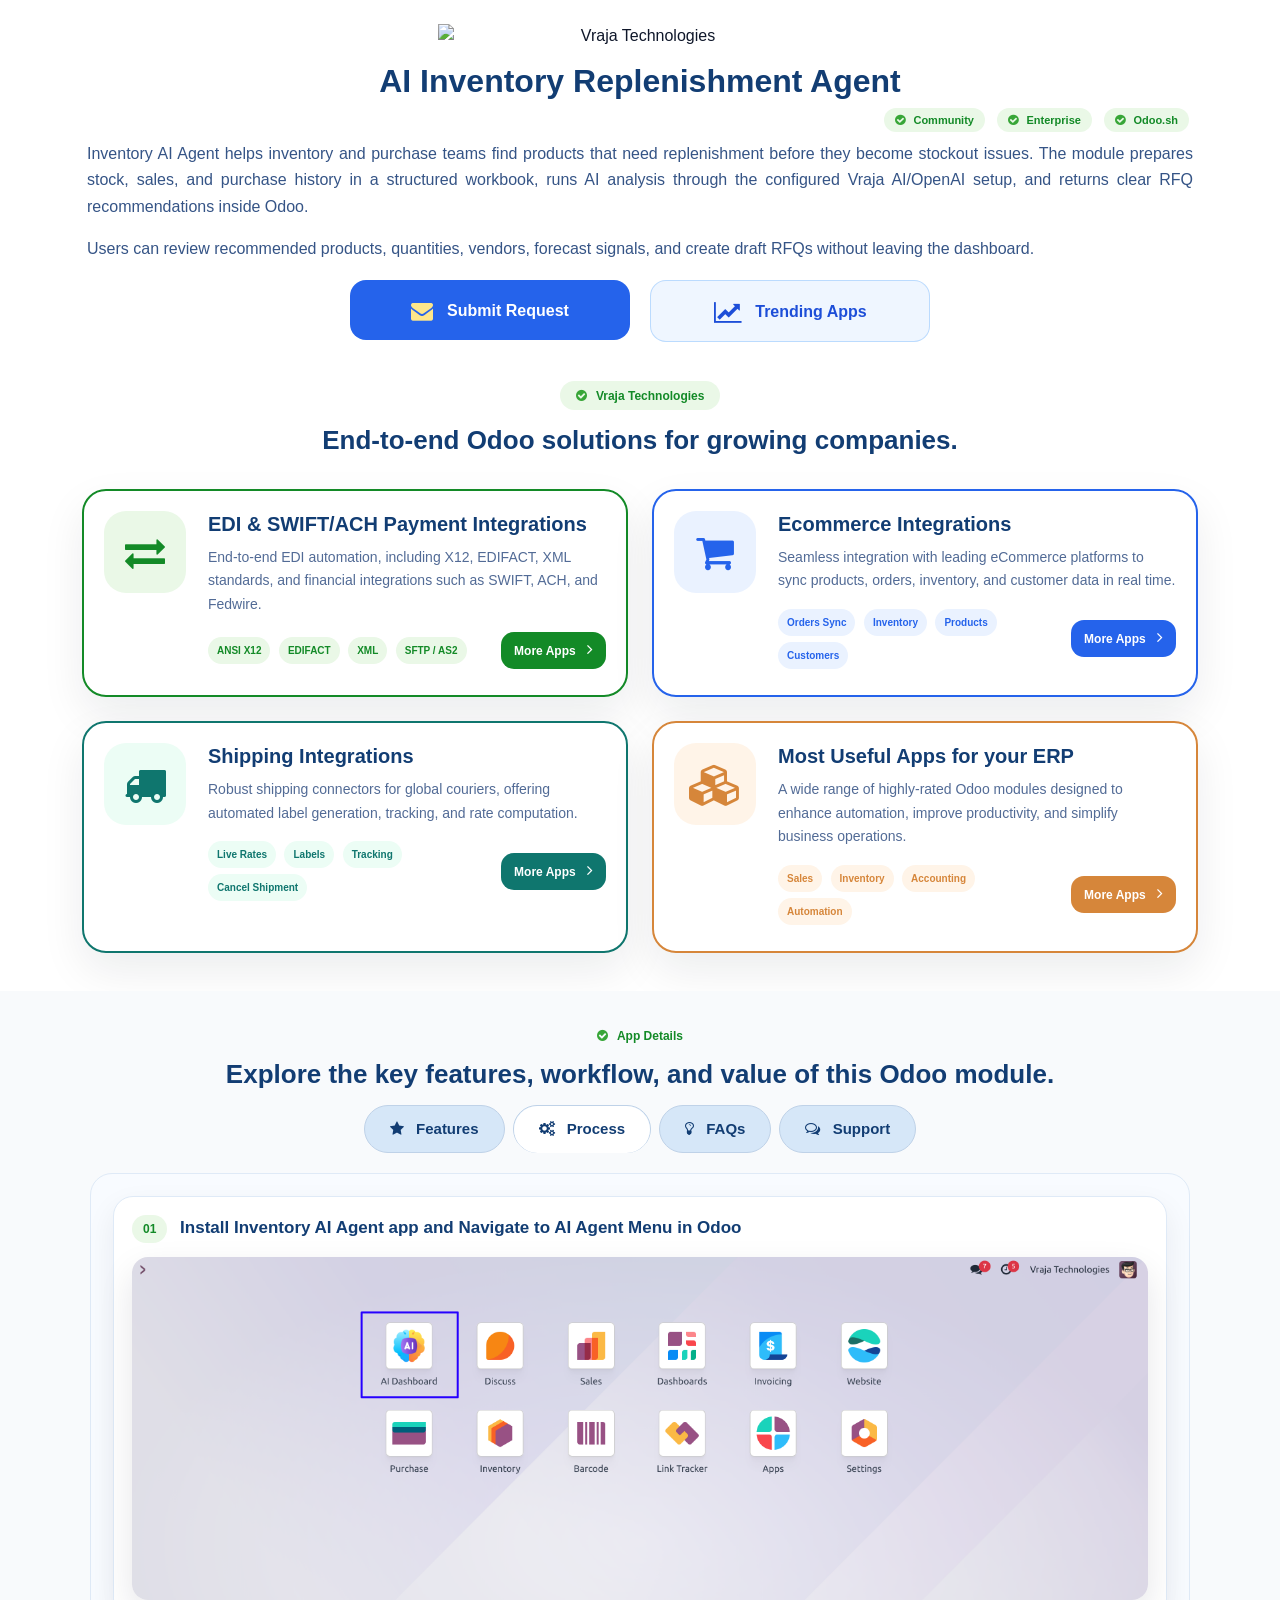
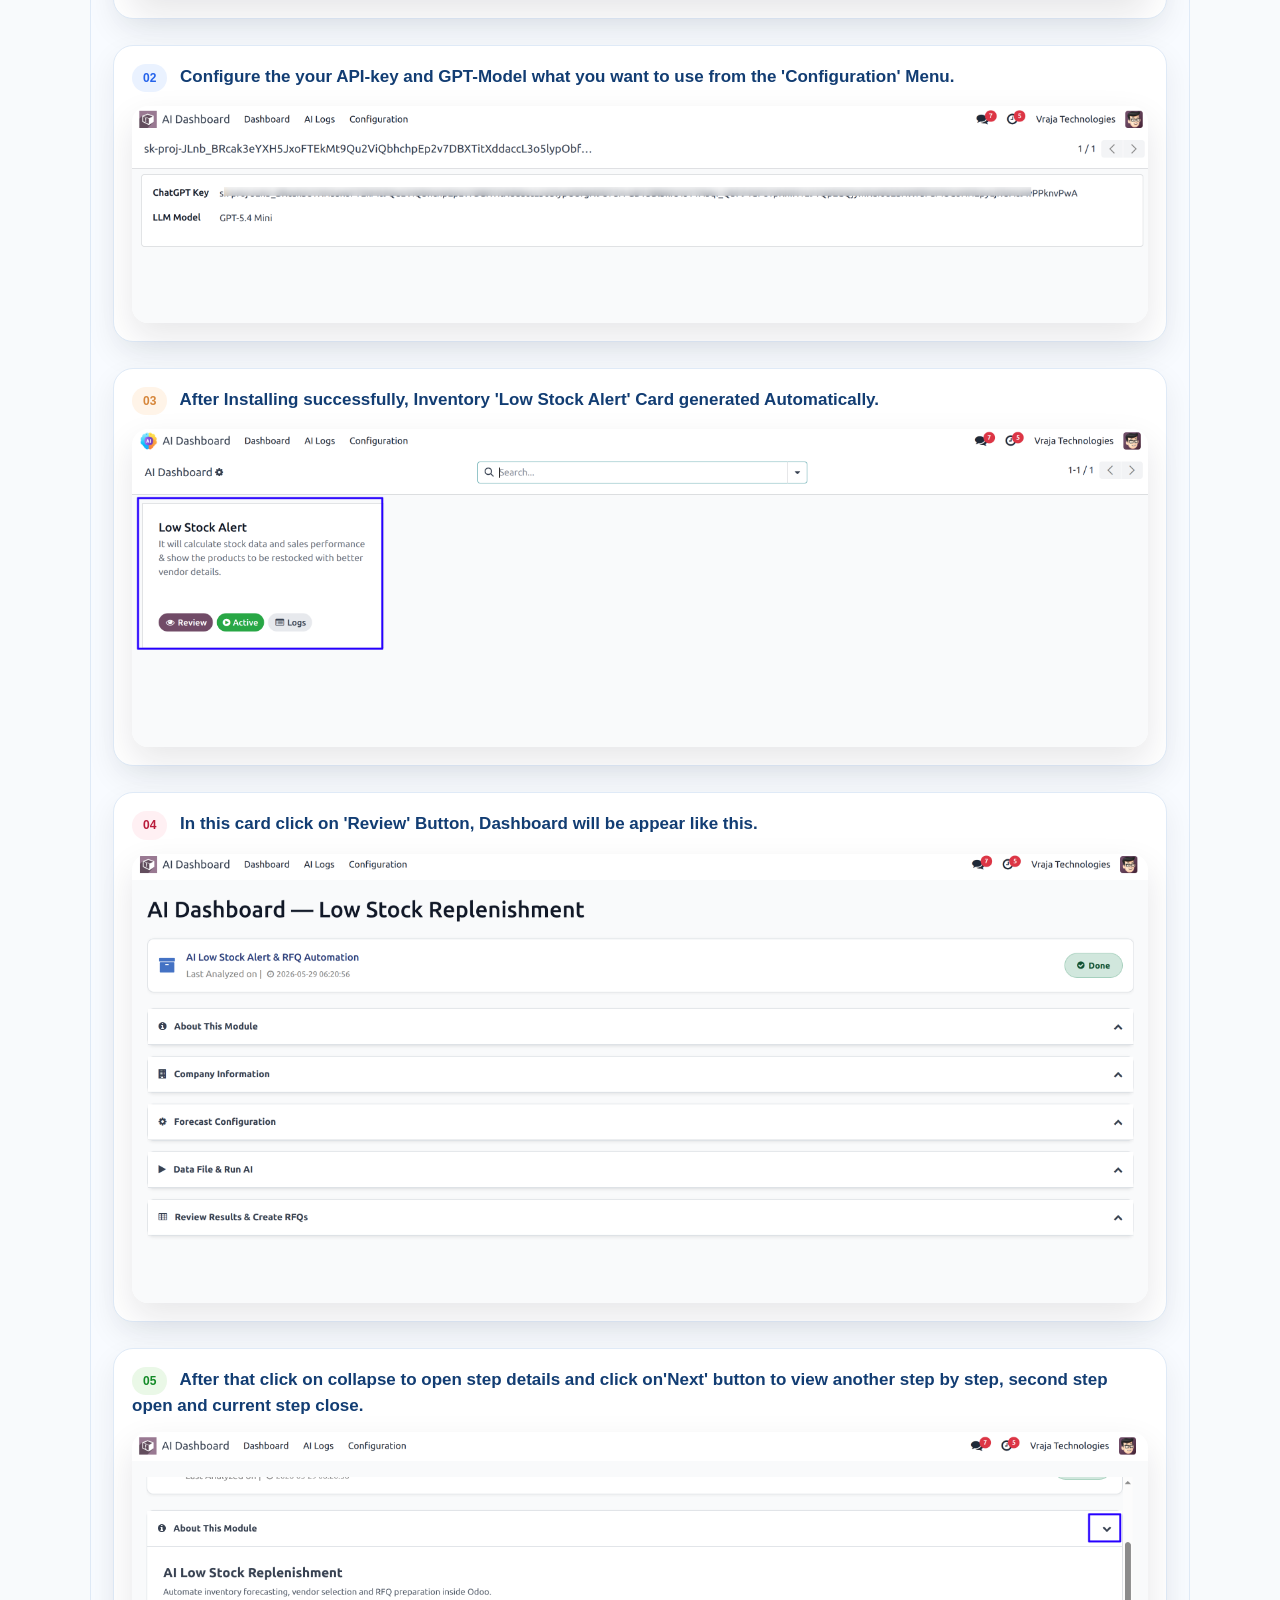
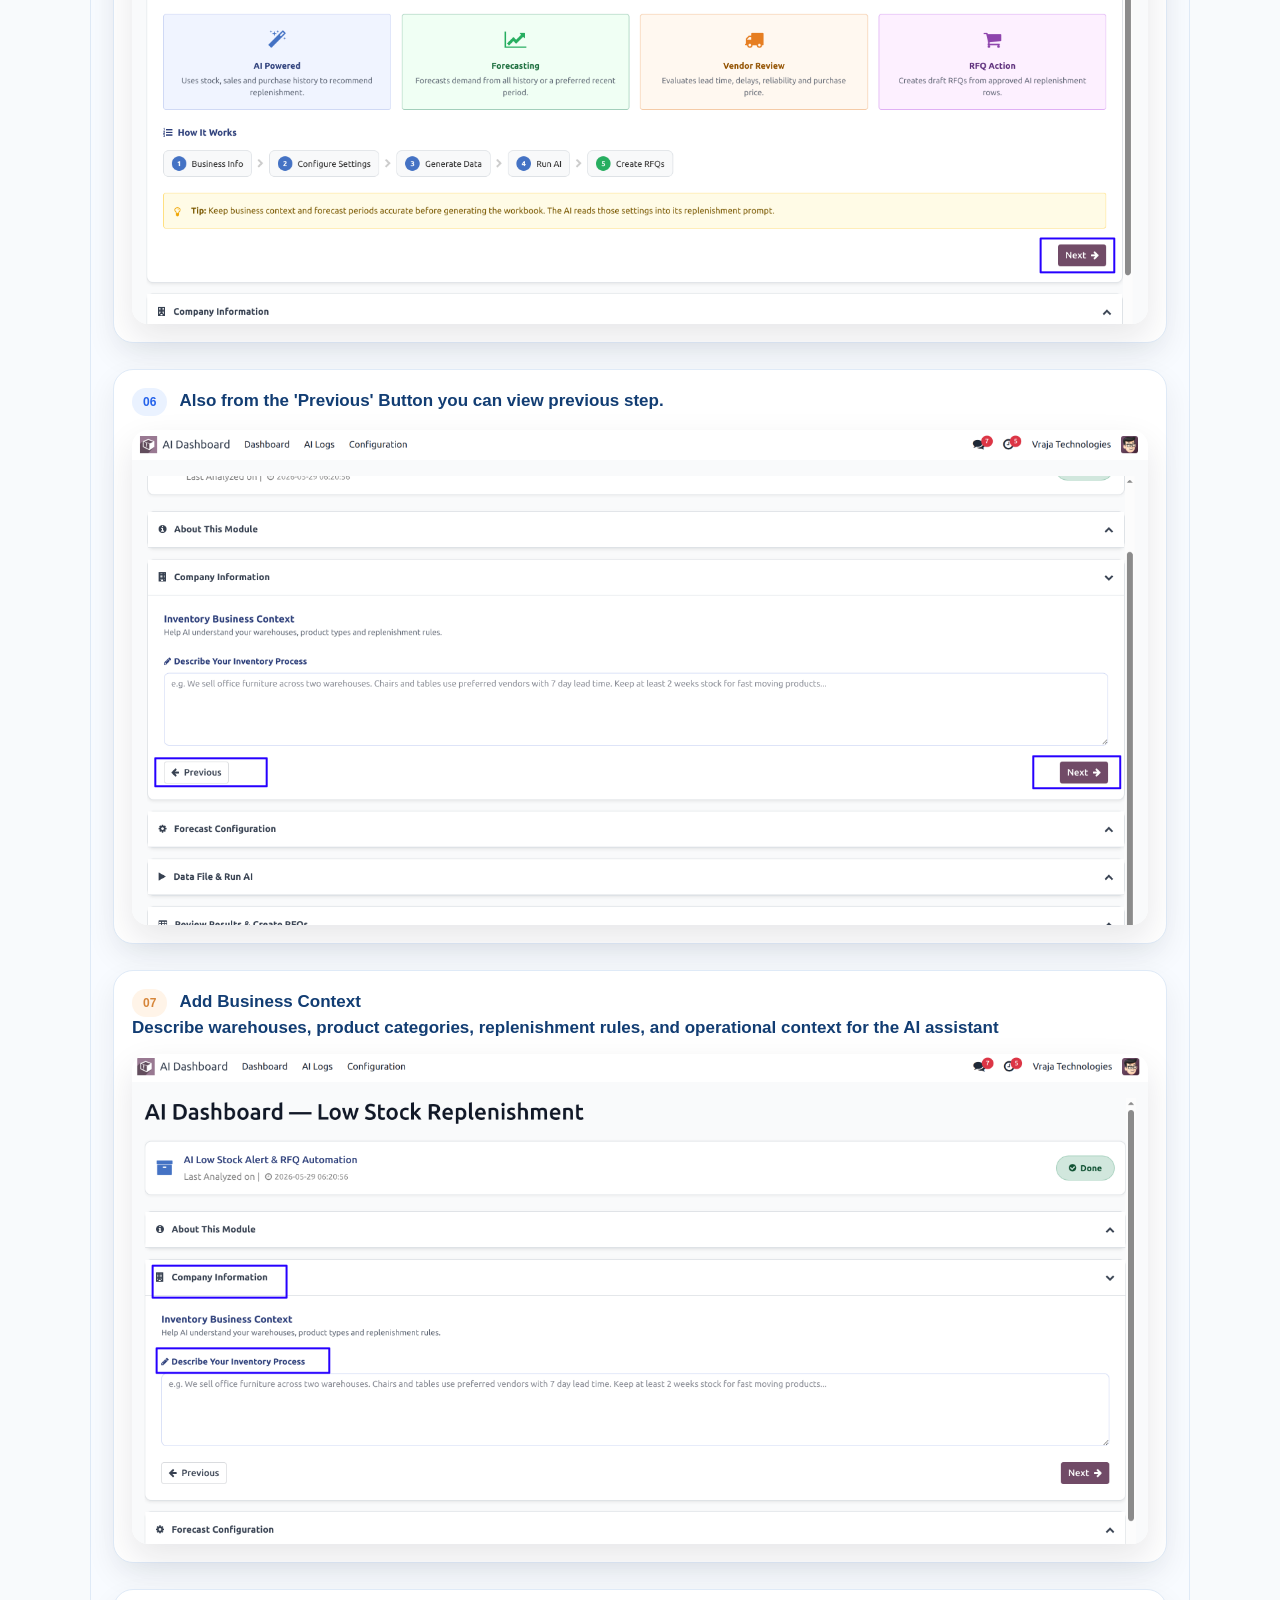
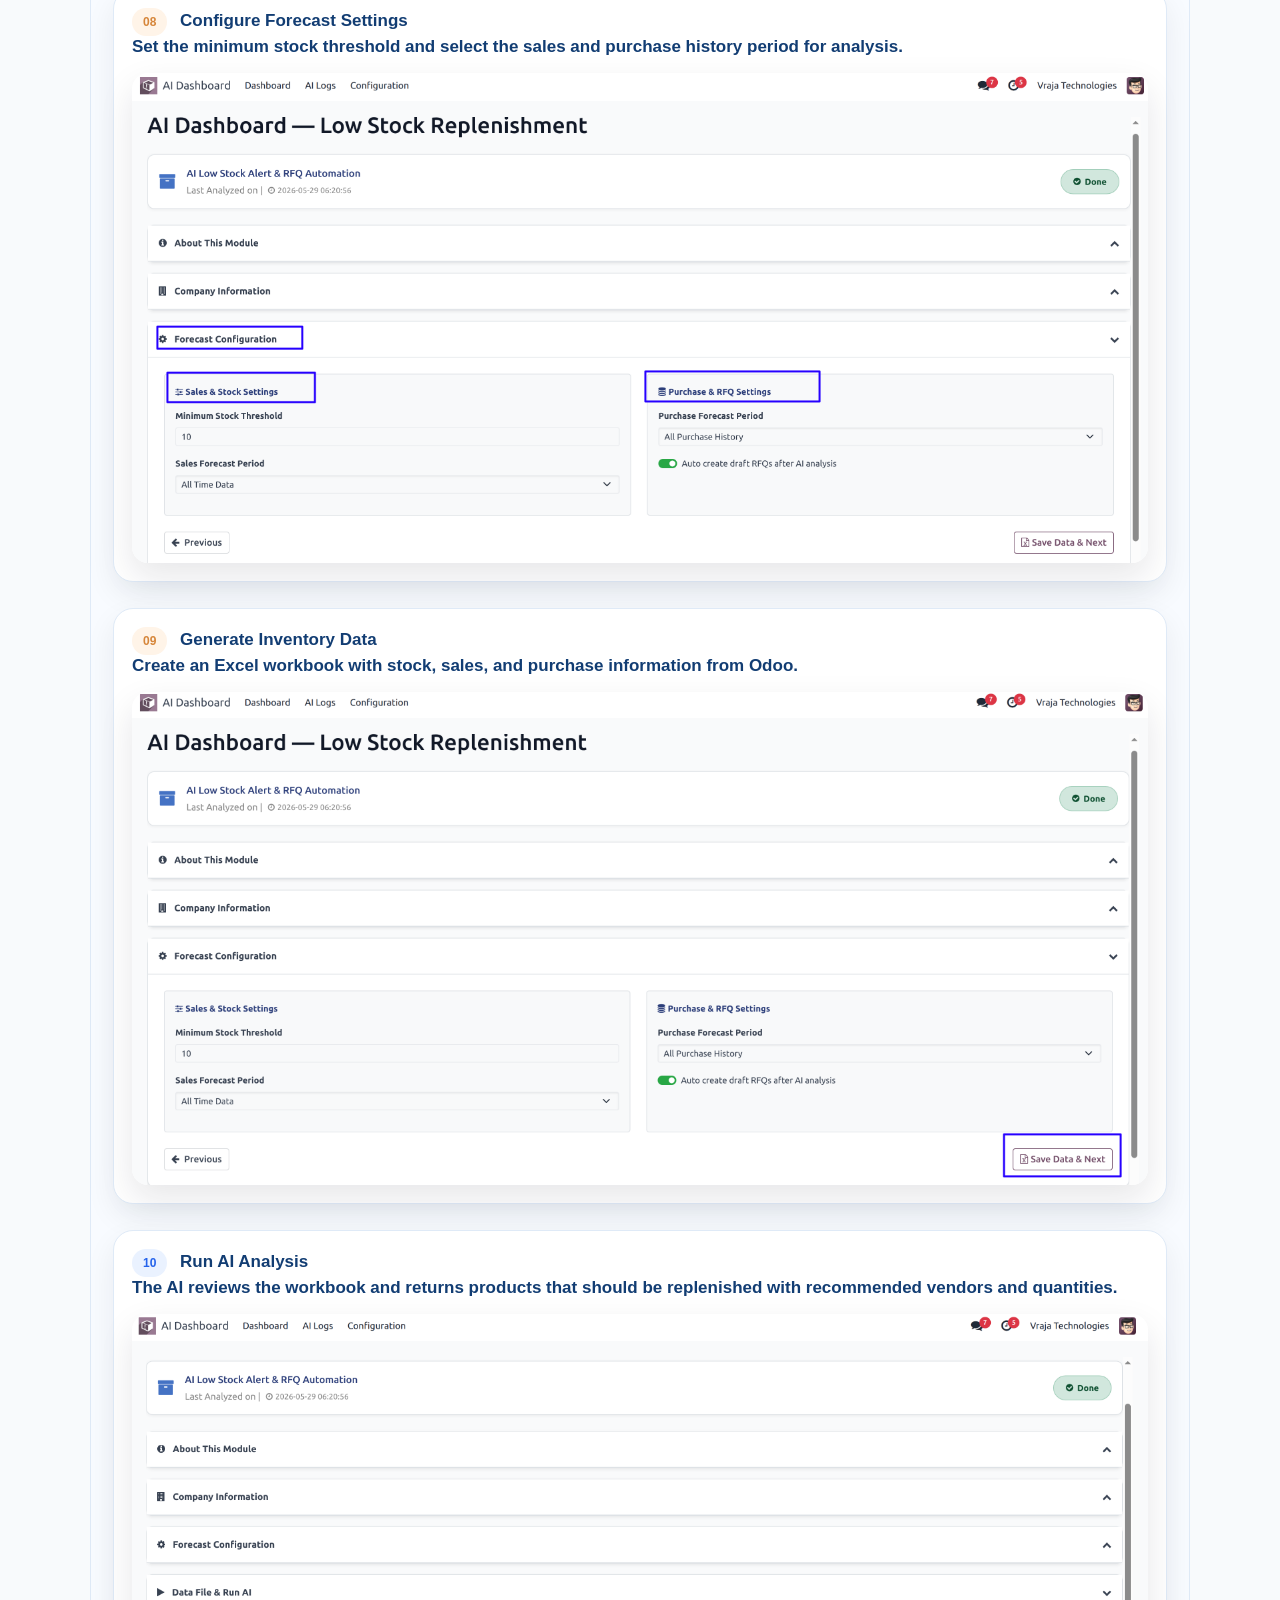
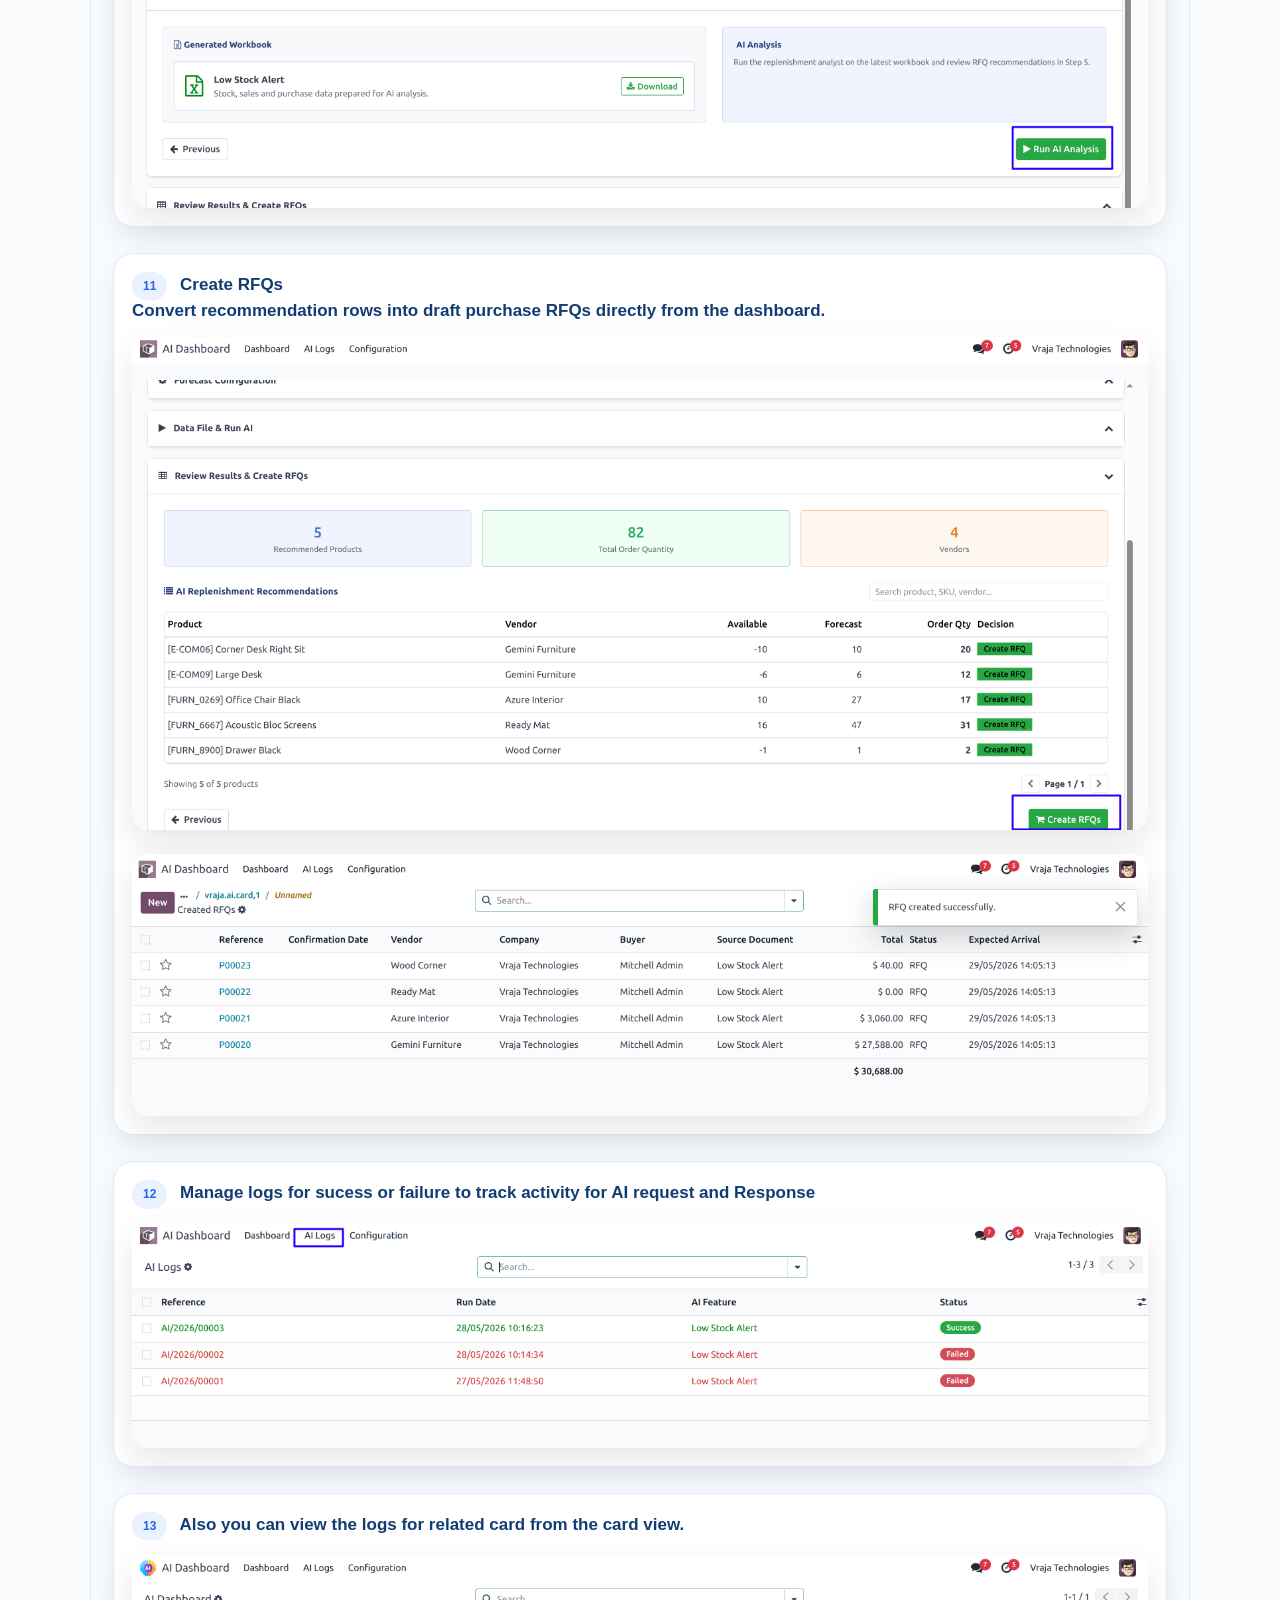
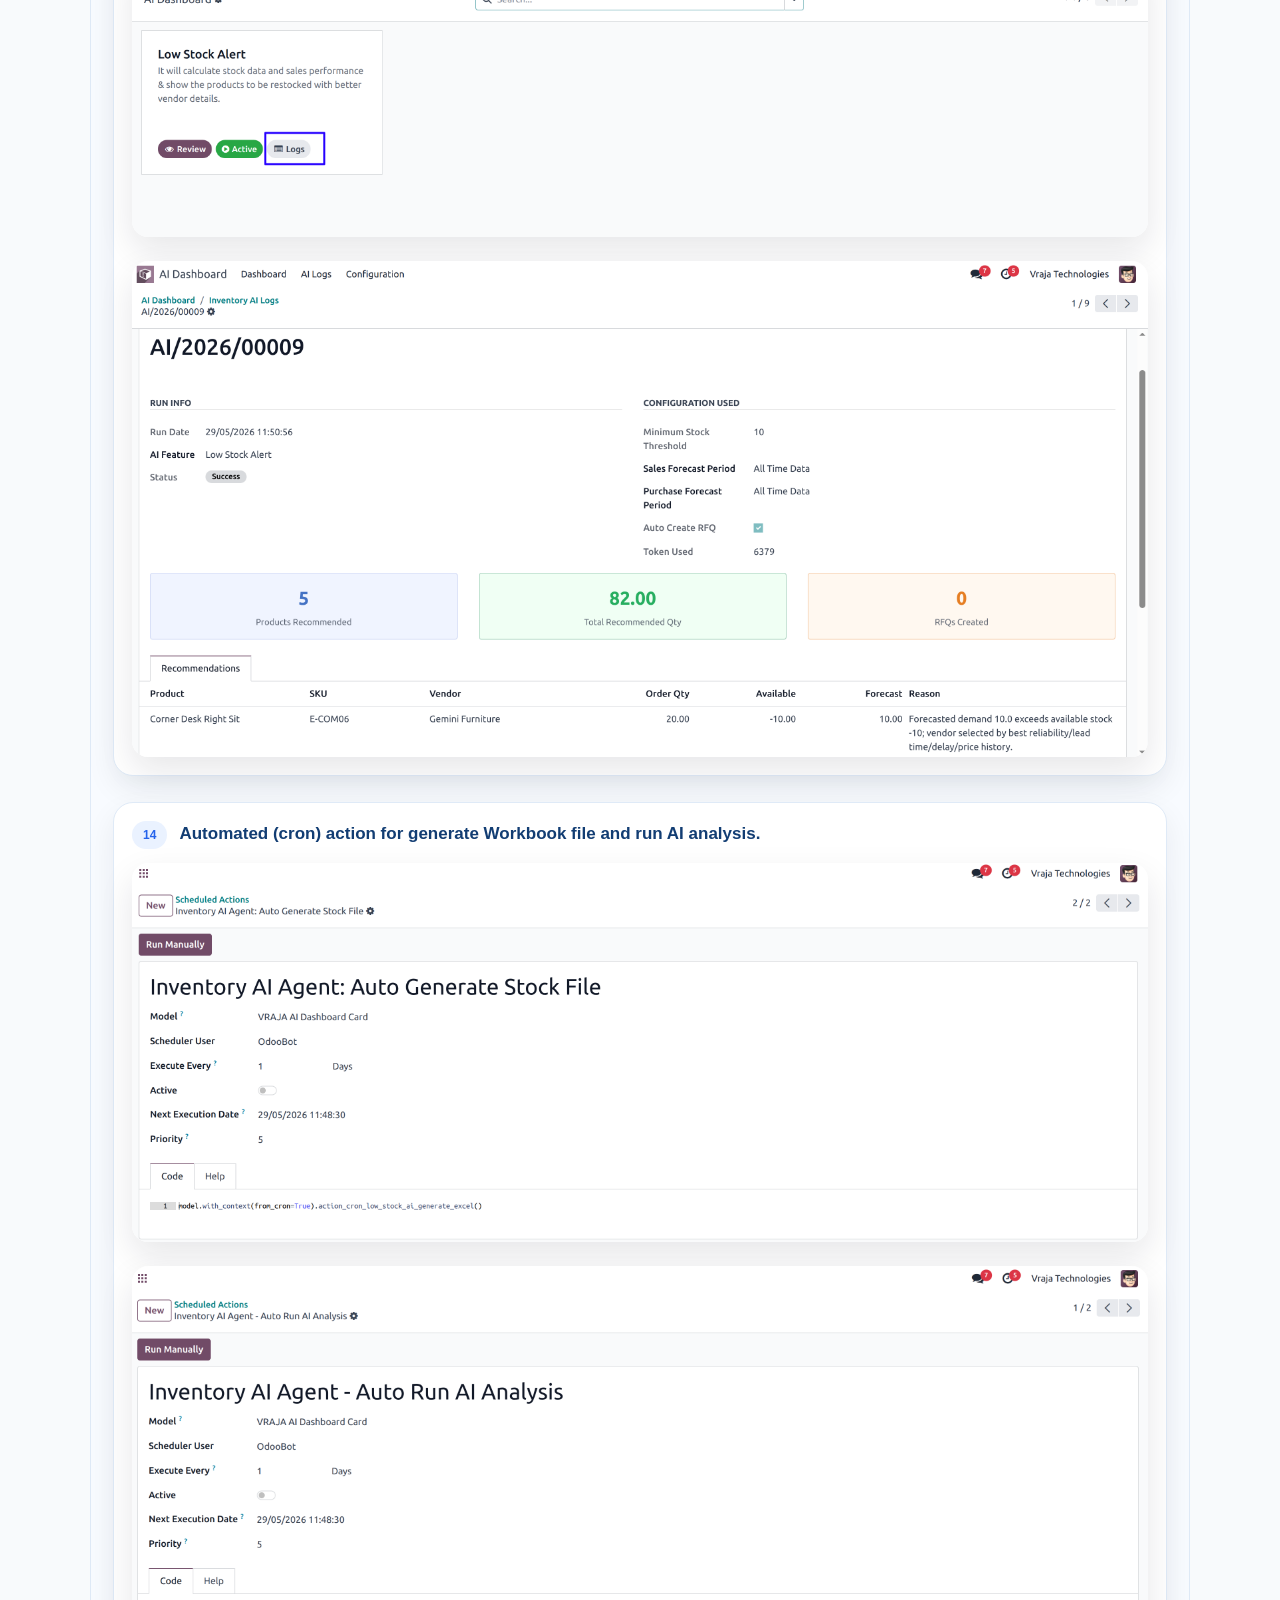
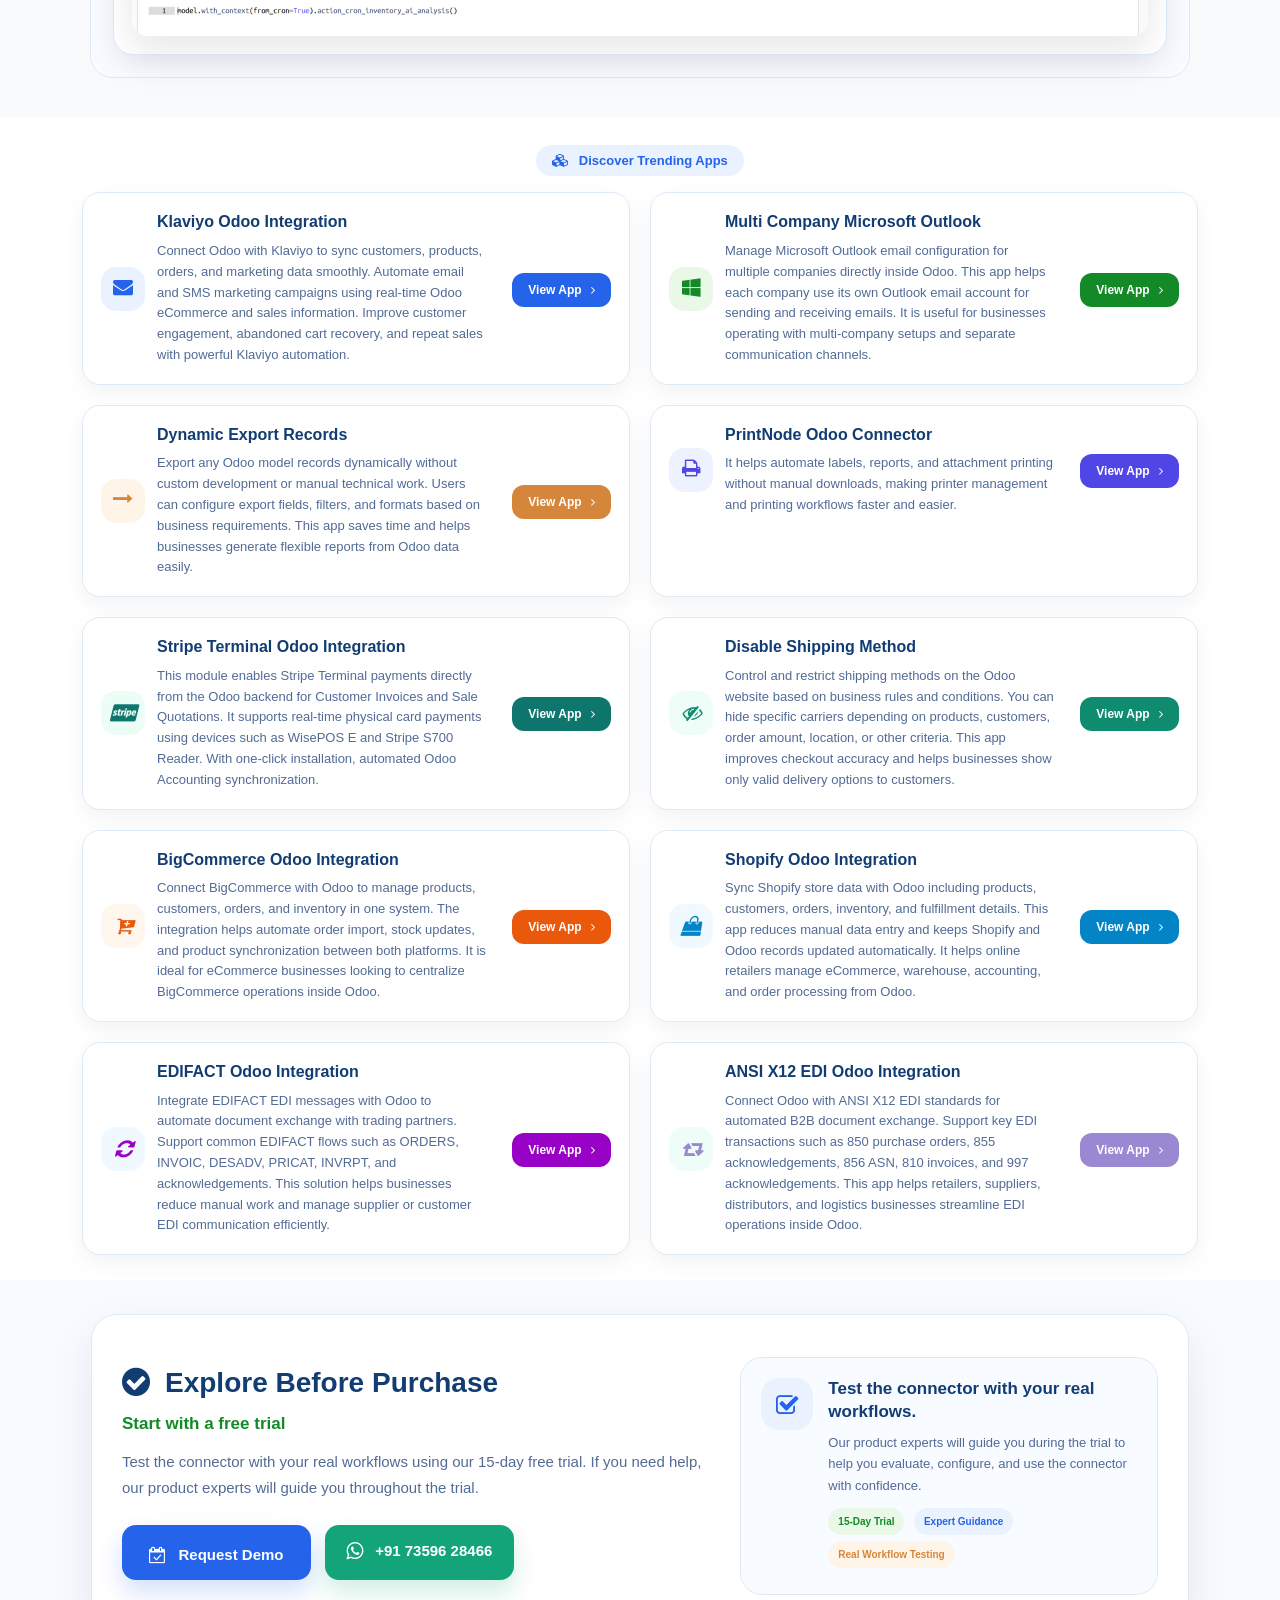
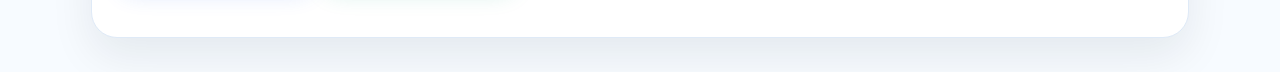
==== AI - Inventory Agent/18/inventory_ai_agent_vts/static/description/index.html @ a7b629fc "[ADD] All AI Modules" ====
<!doctype html>
<html lang="en">

<head>
    <meta charset="utf-8">
    <meta name="viewport" content="width=device-width, initial-scale=1">
    <title>AI Inventory Replenishment Agent | Forecast, Vendor & RFQ Intelligence</title>
    <link href="https://cdn.jsdelivr.net/npm/bootstrap@5.0.2/dist/css/bootstrap.min.css" rel="stylesheet">
    <link rel="stylesheet" href="https://cdnjs.cloudflare.com/ajax/libs/font-awesome/4.7.0/css/font-awesome.min.css">
</head>

<body style="margin:0; padding:0;">
   <!-- Hero section start -->
    <section class="oe_container"
        style="color:#0f172a; font-family:Arial, 'Segoe UI', Roboto, Helvetica, sans-serif; line-height:1.5; overflow:hidden; box-sizing:border-box; padding:18px 0 0px;">
        <div class="container" style="box-sizing:border-box; margin:0 auto;">
            <div style="overflow:hidden; padding:5px; position:relative; box-sizing:border-box; border-radius:0;">

                <div
                    style="position:relative; z-index:2; margin:0 auto 0px auto; text-align:center; box-sizing:border-box; max-width:430px;">
                    <img src="https://vrajatechnologies.com/wp-content/uploads/2026/06/logo-combine.png"
                        class="img-fluid" alt="Vraja Technologies"
                        style="display:inline-block; height:auto; max-height:60px; max-width:405px; width:100%; object-fit:contain; box-sizing:border-box;">
                </div>

                <div style="position:relative; z-index:2; text-align:center; box-sizing:border-box;">
                    <h1
                        style="background:none; color:#123d73; font-size:clamp(22px, 4vw, 32px); font-weight:900; letter-spacing:0; line-height:1.22; margin:14px auto 3px auto; box-sizing:border-box; font-family:sans-serif !important; max-width:680px; overflow-wrap:break-word;">
                        AI Inventory Replenishment Agent
                    </h1>

                    <div style="margin:0 auto 5px auto; text-align:end; box-sizing:border-box;">
                        <span
                            style="display:inline-block; background-color:#eaf8e7; border:0; border-radius:999px; color:#138a27; font-size:11px; font-weight:700; min-height:22px; padding:6px 11px; margin:4px; box-sizing:border-box; white-space:nowrap; line-height:1;">
                            <i class="fa fa-check-circle"
                                style="font-family:FontAwesome !important; font-size:12px; color:#38a638; margin-right:5px; line-height:1;"></i>
                            Community
                        </span>

                        <span
                            style="display:inline-block; background-color:#eaf8e7; border:0; border-radius:999px; color:#138a27; font-size:11px; font-weight:700; min-height:22px; padding:6px 11px; margin:4px; box-sizing:border-box; white-space:nowrap; line-height:1;">
                            <i class="fa fa-check-circle"
                                style="font-family:FontAwesome !important; font-size:12px; color:#38a638; margin-right:5px; line-height:1;"></i>
                            Enterprise
                        </span>

                        <span
                            style="display:inline-block; background-color:#eaf8e7; border:0; border-radius:999px; color:#138a27; font-size:11px; font-weight:700; min-height:22px; padding:6px 11px; margin:4px; box-sizing:border-box; white-space:nowrap; line-height:1;">
                            <i class="fa fa-check-circle"
                                style="font-family:FontAwesome !important; font-size:12px; color:#38a638; margin-right:5px; line-height:1;"></i>
                            Odoo.sh
                        </span>
                    </div>

                    <div style="width:100%; box-sizing:border-box; margin:0 auto 10px auto;">
                        <p
                            style="color:#355486; font-size:16px; line-height:1.65; margin:0; box-sizing:border-box; text-align:justify; width:100%;">
                            Inventory AI Agent helps inventory and purchase teams find products that need replenishment before they become stockout issues. The module prepares stock, sales, and purchase history in a structured workbook, runs AI analysis through the configured Vraja AI/OpenAI setup, and returns clear RFQ recommendations inside Odoo.
                        </p>
                        <p style="color:#355486; font-size:16px; line-height:1.65; margin:0; box-sizing:border-box; text-align:justify; width:100%; "
                            class="mt-3">
                            Users can review recommended products, quantities, vendors, forecast signals, and create draft RFQs without leaving the dashboard.
                        </p>
                    </div>

                    <div style="max-width:1050px; margin:0 auto 0px auto; text-align:center; box-sizing:border-box;">
                        <a href="mailto:sales@vrajatechnologies.com?subject=AI%20Inventory%20Replenishment%20Agent"
                            style="display:inline-block; background-color:#2563eb !important; border-radius:16px; color:#ffffff !important; font-size:16px; font-weight:800; min-height:60px; padding:0 18px; text-decoration:none !important; box-sizing:border-box; width:280px; max-width:100%; margin:8px; text-align:center; vertical-align:top; overflow:hidden; line-height:60px; white-space:nowrap;">
                            <i class="fa fa-envelope"
                                style="font-family:FontAwesome !important; color:#fde68a; font-size:22px; line-height:1; vertical-align:middle; margin-right:10px;"></i>
                            <span
                                style="display:inline-block; color:#ffffff !important; line-height:1.25; vertical-align:middle; white-space:normal;">Submit
                                Request</span>
                        </a>

                        <!-- <a href="https://www.youtube.com/watch?v=5K1zje3ycDU" target="_blank" rel="noopener"
                            style="display:inline-block; background-color:#b91c3b !important; border-radius:16px;color:#ffffff !important; font-size:16px; font-weight:800; min-height:60px; padding:0 18px; text-decoration:none !important; box-sizing:border-box; width:280px; max-width:100%; margin:8px; text-align:center; vertical-align:top; overflow:hidden; line-height:60px; white-space:nowrap;">
                            <i class="fa fa-youtube-play"
                                style="font-family:FontAwesome !important; color:#ffffff; font-size:26px; line-height:1; vertical-align:middle; margin-right:10px;"></i>
                            <span
                                style="display:inline-block; color:#ffffff !important; line-height:1.25; vertical-align:middle; white-space:normal;">Watch
                                on YouTube</span>
                        </a> -->

                        <a href="#TrendingApps"
                            style="display:inline-block; background-color:#eff6ff !important; border:1px solid rgba(147,197,253,0.55); border-radius:16px; color:#1d4ed8 !important; font-size:16px; font-weight:800; min-height:60px; padding:0 18px; text-decoration:none !important; box-sizing:border-box; width:280px; max-width:100%; margin:8px; text-align:center; vertical-align:top; overflow:hidden; line-height:60px; white-space:nowrap;">
                            <i class="fa fa-line-chart"
                                style="font-family:FontAwesome !important; color:#1d4ed8; font-size:24px; line-height:1; vertical-align:middle; margin-right:10px;"></i>
                            <span
                                style="display:inline-block; color:#1d4ed8 !important; line-height:1.25; vertical-align:middle; white-space:normal;">Trending Apps</span>
                        </a>
                    </div>
                </div>
            </div>
        </div>
    </section>

    <!-- Hero section End -->

    <!-- Catagory section start -->
    <section class="oe_container"
        style=" color:#0f172a; font-family:Arial, 'Segoe UI', Roboto, Helvetica, sans-serif; line-height:1.5; overflow:hidden; padding:26px 0; box-sizing:border-box;">
        <div class="container" style="box-sizing:border-box;">

            <div class="text-center" style="max-width:900px; margin:0 auto 20px; box-sizing:border-box;">
                <span
                    style="background-color:#eaf8e7; border-radius:999px; color:#138a27; display:inline-block; font-size:12px; font-weight:800; padding:8px 16px; line-height:1; margin-bottom:14px; box-sizing:border-box;">
                    <i class="fa fa-check-circle"
                        style="font-family:FontAwesome !important; font-size:13px; color:#38a638; margin-right:6px; line-height:1;"></i>
                    Vraja Technologies
                </span>

                <h2
                    style="color:#123d73; font-family:sans-serif !important; font-size:clamp(19px, 4.5vw, 26px); font-weight:900; line-height:1.25; margin:0 0 12px; box-sizing:border-box;">
                    End-to-end Odoo solutions for growing companies.
                </h2>
            </div>

            <div class="row" style="box-sizing:border-box;">
                <div class="col-12 col-lg-6" style="padding:12px; box-sizing:border-box;">
                    <div
                        style="background-color:#ffffff; border:2px solid #138a27; border-radius:24px; padding:20px; height:100%; box-shadow:0 18px 44px rgba(15,23,42,0.08); box-sizing:border-box;">
                        <table style="width:100%; border-collapse:collapse; border-spacing:0; box-sizing:border-box;">
                            <tr>
                                <td style="width:104px; vertical-align:top; padding:0 22px 0 0; box-sizing:border-box;">
                                    <div
                                        style="background-color:#eaf8e7; color:#138a27; border-radius:22px; height:82px; width:82px; text-align:center; line-height:82px; box-sizing:border-box;">
                                        <i class="fa fa-exchange"
                                            style="font-family:FontAwesome !important; font-size:40px; line-height:1; vertical-align:middle;"></i>
                                    </div>
                                </td>

                                <td style="vertical-align:top; padding:0; box-sizing:border-box;">
                                    <h3
                                        style="color:#123d73; font-size:20px; font-weight:900; line-height:1.3; margin:0 0 9px; box-sizing:border-box;">
                                        EDI &amp; SWIFT/ACH Payment Integrations
                                    </h3>

                                    <p
                                        style="color:#526b96; font-size:14px; line-height:1.68; margin:0 0 16px; box-sizing:border-box;">
                                        End-to-end EDI automation, including X12, EDIFACT, XML standards, and financial
                                        integrations such as SWIFT, ACH, and Fedwire.
                                    </p>

                                    <div class="d-none d-md-block" style="box-sizing:border-box;">
                                        <table
                                            style="width:100%; border-collapse:collapse; border-spacing:0; box-sizing:border-box;">
                                            <tr>
                                                <td style="vertical-align:middle; padding:0; box-sizing:border-box;">
                                                    <span
                                                        style="background-color:#eaf8e7; color:#138a27; border-radius:999px; display:inline-block; font-size:10px; font-weight:600; padding:6px 9px; margin:0 4px 6px 0; box-sizing:border-box;">ANSI
                                                        X12</span>
                                                    <span
                                                        style="background-color:#eaf8e7; color:#138a27; border-radius:999px; display:inline-block; font-size:10px; font-weight:600; padding:6px 9px; margin:0 4px 6px 0; box-sizing:border-box;">EDIFACT</span>
                                                    <span
                                                        style="background-color:#eaf8e7; color:#138a27; border-radius:999px; display:inline-block; font-size:10px; font-weight:600; padding:6px 9px; margin:0 4px 6px 0; box-sizing:border-box;">XML</span>
                                                    <span
                                                        style="background-color:#eaf8e7; color:#138a27; border-radius:999px; display:inline-block; font-size:10px; font-weight:600; padding:6px 9px; margin:0 4px 6px 0; box-sizing:border-box;">SFTP
                                                        / AS2</span>
                                                </td>
                                                <td
                                                    style="width:120px; vertical-align:middle; text-align:right; padding:0 0 6px 8px; box-sizing:border-box; white-space:nowrap;">
                                                    <a href="https://apps.odoo.com/apps/modules/browse?search=vraja_edi_and_wired_payment_connector"
                                                        target="_blank"
                                                        style="background-color:#138a27 !important; color:#ffffff !important; border-radius:13px; display:inline-block; font-size:12px; font-weight:900; padding:9px 13px; text-decoration:none !important; box-sizing:border-box; white-space:nowrap;">
                                                        More Apps
                                                        <i class="fa fa-angle-right"
                                                            style="font-family:FontAwesome !important; font-size:16px; margin-left:8px; line-height:1;"></i>
                                                    </a>
                                                </td>
                                            </tr>
                                        </table>
                                    </div>

                                    <div class="d-block d-md-none" style="box-sizing:border-box;">
                                        <div style="margin:0 0 10px; box-sizing:border-box;">
                                            <span
                                                style="background-color:#eaf8e7; color:#138a27; border-radius:999px; display:inline-block; font-size:10px; font-weight:600; padding:6px 9px; margin:0 4px 6px 0; box-sizing:border-box;">ANSI
                                                X12</span>
                                            <span
                                                style="background-color:#eaf8e7; color:#138a27; border-radius:999px; display:inline-block; font-size:10px; font-weight:600; padding:6px 9px; margin:0 4px 6px 0; box-sizing:border-box;">EDIFACT</span>
                                            <span
                                                style="background-color:#eaf8e7; color:#138a27; border-radius:999px; display:inline-block; font-size:10px; font-weight:600; padding:6px 9px; margin:0 4px 6px 0; box-sizing:border-box;">XML</span>
                                            <span
                                                style="background-color:#eaf8e7; color:#138a27; border-radius:999px; display:inline-block; font-size:10px; font-weight:600; padding:6px 9px; margin:0 4px 6px 0; box-sizing:border-box;">SFTP
                                                / AS2</span>
                                        </div>
                                        <div style="text-align:left; box-sizing:border-box;">
                                            <a href="https://apps.odoo.com/apps/modules/browse?search=vraja_edi_and_wired_payment_connector"
                                                target="_blank"
                                                style="background-color:#138a27 !important; color:#ffffff !important; border-radius:13px; display:inline-block; font-size:12px; font-weight:900; padding:9px 13px; text-decoration:none !important; box-sizing:border-box; white-space:nowrap;">
                                                More Apps
                                                <i class="fa fa-angle-right"
                                                    style="font-family:FontAwesome !important; font-size:16px; margin-left:8px; line-height:1;"></i>
                                            </a>
                                        </div>
                                    </div>

                                </td>
                            </tr>
                        </table>
                    </div>
                </div>

                <div class="col-12 col-lg-6" style="padding:12px; box-sizing:border-box;">
                    <div
                        style="background-color:#ffffff; border:2px solid #2563eb; border-radius:24px; padding:20px; height:100%; box-shadow:0 18px 44px rgba(15,23,42,0.08); box-sizing:border-box;">
                        <table style="width:100%; border-collapse:collapse; border-spacing:0; box-sizing:border-box;">
                            <tr>
                                <td style="width:104px; vertical-align:top; padding:0 22px 0 0; box-sizing:border-box;">
                                    <div
                                        style="background-color:#eaf2ff; color:#2563eb; border-radius:22px; height:82px; width:82px; text-align:center; line-height:82px; box-sizing:border-box;">
                                        <i class="fa fa-shopping-cart"
                                            style="font-family:FontAwesome !important; font-size:41px; line-height:1; vertical-align:middle;"></i>
                                    </div>
                                </td>

                                <td style="vertical-align:top; padding:0; box-sizing:border-box;">
                                    <h3
                                        style="color:#123d73; font-size:20px; font-weight:900; line-height:1.3; margin:0 0 9px; box-sizing:border-box;">
                                        Ecommerce Integrations
                                    </h3>

                                    <p
                                        style="color:#526b96; font-size:14px; line-height:1.68; margin:0 0 16px; box-sizing:border-box;">
                                        Seamless integration with leading eCommerce platforms to sync products, orders,
                                        inventory, and customer data in real time.
                                    </p>

                                    <div class="d-none d-md-block" style="box-sizing:border-box;">
                                        <table
                                            style="width:100%; border-collapse:collapse; border-spacing:0; box-sizing:border-box;">
                                            <tr>
                                                <td style="vertical-align:middle; padding:0; box-sizing:border-box;">
                                                    <span
                                                        style="background-color:#eaf2ff; color:#2563eb; border-radius:999px; display:inline-block; font-size:10px; font-weight:600; padding:6px 9px; margin:0 4px 6px 0; box-sizing:border-box;">Orders
                                                        Sync</span>
                                                    <span
                                                        style="background-color:#eaf2ff; color:#2563eb; border-radius:999px; display:inline-block; font-size:10px; font-weight:600; padding:6px 9px; margin:0 4px 6px 0; box-sizing:border-box;">Inventory</span>
                                                    <span
                                                        style="background-color:#eaf2ff; color:#2563eb; border-radius:999px; display:inline-block; font-size:10px; font-weight:600; padding:6px 9px; margin:0 4px 6px 0; box-sizing:border-box;">Products</span>
                                                    <span
                                                        style="background-color:#eaf2ff; color:#2563eb; border-radius:999px; display:inline-block; font-size:10px; font-weight:600; padding:6px 9px; margin:0 4px 6px 0; box-sizing:border-box;">Customers</span>
                                                </td>
                                                <td
                                                    style="width:120px; vertical-align:middle; text-align:right; padding:0 0 6px 8px; box-sizing:border-box; white-space:nowrap;">
                                                    <a href="https://apps.odoo.com/apps/modules/browse?search=vraja_ecommerce_integrations"
                                                        target="_blank"
                                                        style="background-color:#2563eb !important; color:#ffffff !important; border-radius:13px; display:inline-block; font-size:12px; font-weight:900; padding:9px 13px; text-decoration:none !important; box-sizing:border-box; white-space:nowrap;">
                                                        More Apps
                                                        <i class="fa fa-angle-right"
                                                            style="font-family:FontAwesome !important; font-size:16px; margin-left:8px; line-height:1;"></i>
                                                    </a>
                                                </td>
                                            </tr>
                                        </table>
                                    </div>

                                    <div class="d-block d-md-none" style="box-sizing:border-box;">
                                        <div style="margin:0 0 10px; box-sizing:border-box;">
                                            <span
                                                style="background-color:#eaf2ff; color:#2563eb; border-radius:999px; display:inline-block; font-size:10px; font-weight:600; padding:6px 9px; margin:0 4px 6px 0; box-sizing:border-box;">Orders
                                                Sync</span>
                                            <span
                                                style="background-color:#eaf2ff; color:#2563eb; border-radius:999px; display:inline-block; font-size:10px; font-weight:600; padding:6px 9px; margin:0 4px 6px 0; box-sizing:border-box;">Inventory</span>
                                            <span
                                                style="background-color:#eaf2ff; color:#2563eb; border-radius:999px; display:inline-block; font-size:10px; font-weight:600; padding:6px 9px; margin:0 4px 6px 0; box-sizing:border-box;">Products</span>
                                            <span
                                                style="background-color:#eaf2ff; color:#2563eb; border-radius:999px; display:inline-block; font-size:10px; font-weight:600; padding:6px 9px; margin:0 4px 6px 0; box-sizing:border-box;">Customers</span>
                                        </div>
                                        <div style="text-align:left; box-sizing:border-box;">
                                            <a href="https://apps.odoo.com/apps/modules/browse?search=vraja_ecommerce_integrations"
                                                target="_blank"
                                                style="background-color:#2563eb !important; color:#ffffff !important; border-radius:13px; display:inline-block; font-size:12px; font-weight:900; padding:9px 13px; text-decoration:none !important; box-sizing:border-box; white-space:nowrap;">
                                                More Apps
                                                <i class="fa fa-angle-right"
                                                    style="font-family:FontAwesome !important; font-size:16px; margin-left:8px; line-height:1;"></i>
                                            </a>
                                        </div>
                                    </div>

                                </td>
                            </tr>
                        </table>
                    </div>
                </div>

                <div class="col-12 col-lg-6" style="padding:12px; box-sizing:border-box;">
                    <div
                        style="background-color:#ffffff; border:2px solid #0f766e; border-radius:24px; padding:20px; height:100%; box-shadow:0 18px 44px rgba(15,23,42,0.08); box-sizing:border-box;">
                        <table style="width:100%; border-collapse:collapse; border-spacing:0; box-sizing:border-box;">
                            <tr>
                                <td style="width:104px; vertical-align:top; padding:0 22px 0 0; box-sizing:border-box;">
                                    <div
                                        style="background-color:#ecfdf5; color:#0f766e; border-radius:22px; height:82px; width:82px; text-align:center; line-height:82px; box-sizing:border-box;">
                                        <i class="fa fa-truck"
                                            style="font-family:FontAwesome !important; font-size:42px; line-height:1; vertical-align:middle;"></i>
                                    </div>
                                </td>

                                <td style="vertical-align:top; padding:0; box-sizing:border-box;">
                                    <h3
                                        style="color:#123d73; font-size:20px; font-weight:900; line-height:1.3; margin:0 0 9px; box-sizing:border-box;">
                                        Shipping Integrations
                                    </h3>

                                    <p
                                        style="color:#526b96; font-size:14px; line-height:1.68; margin:0 0 16px; box-sizing:border-box;">
                                        Robust shipping connectors for global couriers, offering automated label
                                        generation, tracking, and rate computation.
                                    </p>

                                    <div class="d-none d-md-block" style="box-sizing:border-box;">
                                        <table
                                            style="width:100%; border-collapse:collapse; border-spacing:0; box-sizing:border-box;">
                                            <tr>
                                                <td style="vertical-align:middle; padding:0; box-sizing:border-box;">
                                                    <span
                                                        style="background-color:#ecfdf5; color:#0f766e; border-radius:999px; display:inline-block; font-size:10px; font-weight:600; padding:6px 9px; margin:0 4px 6px 0; box-sizing:border-box;">Live
                                                        Rates</span>
                                                    <span
                                                        style="background-color:#ecfdf5; color:#0f766e; border-radius:999px; display:inline-block; font-size:10px; font-weight:600; padding:6px 9px; margin:0 4px 6px 0; box-sizing:border-box;">Labels</span>
                                                    <span
                                                        style="background-color:#ecfdf5; color:#0f766e; border-radius:999px; display:inline-block; font-size:10px; font-weight:600; padding:6px 9px; margin:0 4px 6px 0; box-sizing:border-box;">Tracking</span>
                                                    <span
                                                        style="background-color:#ecfdf5; color:#0f766e; border-radius:999px; display:inline-block; font-size:10px; font-weight:600; padding:6px 9px; margin:0 4px 6px 0; box-sizing:border-box;">Cancel
                                                        Shipment</span>
                                                </td>
                                                <td
                                                    style="width:120px; vertical-align:middle; text-align:right; padding:0 0 6px 8px; box-sizing:border-box; white-space:nowrap;">
                                                    <a href="https://apps.odoo.com/apps/modules/browse?search=Vraja+Shipping+Integration"
                                                        target="_blank"
                                                        style="background-color:#0f766e !important; color:#ffffff !important; border-radius:13px; display:inline-block; font-size:12px; font-weight:900; padding:9px 13px; text-decoration:none !important; box-sizing:border-box; white-space:nowrap;">
                                                        More Apps
                                                        <i class="fa fa-angle-right"
                                                            style="font-family:FontAwesome !important; font-size:16px; margin-left:8px; line-height:1;"></i>
                                                    </a>
                                                </td>
                                            </tr>
                                        </table>
                                    </div>

                                    <div class="d-block d-md-none" style="box-sizing:border-box;">
                                        <div style="margin:0 0 10px; box-sizing:border-box;">
                                            <span
                                                style="background-color:#ecfdf5; color:#0f766e; border-radius:999px; display:inline-block; font-size:10px; font-weight:600; padding:6px 9px; margin:0 4px 6px 0; box-sizing:border-box;">Live
                                                Rates</span>
                                            <span
                                                style="background-color:#ecfdf5; color:#0f766e; border-radius:999px; display:inline-block; font-size:10px; font-weight:600; padding:6px 9px; margin:0 4px 6px 0; box-sizing:border-box;">Labels</span>
                                            <span
                                                style="background-color:#ecfdf5; color:#0f766e; border-radius:999px; display:inline-block; font-size:10px; font-weight:600; padding:6px 9px; margin:0 4px 6px 0; box-sizing:border-box;">Tracking</span>
                                            <span
                                                style="background-color:#ecfdf5; color:#0f766e; border-radius:999px; display:inline-block; font-size:10px; font-weight:600; padding:6px 9px; margin:0 4px 6px 0; box-sizing:border-box;">Cancel
                                                Shipment</span>
                                        </div>
                                        <div style="text-align:left; box-sizing:border-box;">
                                            <a href="https://apps.odoo.com/apps/modules/browse?search=Vraja+Shipping+Integration"
                                                target="_blank"
                                                style="background-color:#0f766e !important; color:#ffffff !important; border-radius:13px; display:inline-block; font-size:12px; font-weight:900; padding:9px 13px; text-decoration:none !important; box-sizing:border-box; white-space:nowrap;">
                                                More Apps
                                                <i class="fa fa-angle-right"
                                                    style="font-family:FontAwesome !important; font-size:16px; margin-left:8px; line-height:1;"></i>
                                            </a>
                                        </div>
                                    </div>

                                </td>
                            </tr>
                        </table>
                    </div>
                </div>

                <div class="col-12 col-lg-6" style="padding:12px; box-sizing:border-box;">
                    <div
                        style="background-color:#ffffff; border:2px solid #d6863a; border-radius:24px; padding:20px; height:100%; box-shadow:0 18px 44px rgba(15,23,42,0.08); box-sizing:border-box;">
                        <table style="width:100%; border-collapse:collapse; border-spacing:0; box-sizing:border-box;">
                            <tr>
                                <td style="width:104px; vertical-align:top; padding:0 22px 0 0; box-sizing:border-box;">
                                    <div
                                        style="background-color:#fff4e8; color:#d6863a; border-radius:22px; height:82px; width:82px; text-align:center; line-height:82px; box-sizing:border-box;">
                                        <i class="fa fa-cubes"
                                            style="font-family:FontAwesome !important; font-size:41px; line-height:1; vertical-align:middle;"></i>
                                    </div>
                                </td>

                                <td style="vertical-align:top; padding:0; box-sizing:border-box;">
                                    <h3
                                        style="color:#123d73; font-size:20px; font-weight:900; line-height:1.3; margin:0 0 9px; box-sizing:border-box;">
                                        Most Useful Apps for your ERP
                                    </h3>

                                    <p
                                        style="color:#526b96; font-size:14px; line-height:1.68; margin:0 0 16px; box-sizing:border-box;">
                                        A wide range of highly-rated Odoo modules designed to enhance automation,
                                        improve productivity, and simplify business operations.
                                    </p>

                                    <div class="d-none d-md-block" style="box-sizing:border-box;">
                                        <table
                                            style="width:100%; border-collapse:collapse; border-spacing:0; box-sizing:border-box;">
                                            <tr>
                                                <td style="vertical-align:middle; padding:0; box-sizing:border-box;">
                                                    <span
                                                        style="background-color:#fff4e8; color:#d6863a; border-radius:999px; display:inline-block; font-size:10px; font-weight:600; padding:6px 9px; margin:0 4px 6px 0; box-sizing:border-box;">Sales</span>
                                                    <span
                                                        style="background-color:#fff4e8; color:#d6863a; border-radius:999px; display:inline-block; font-size:10px; font-weight:600; padding:6px 9px; margin:0 4px 6px 0; box-sizing:border-box;">Inventory</span>
                                                    <span
                                                        style="background-color:#fff4e8; color:#d6863a; border-radius:999px; display:inline-block; font-size:10px; font-weight:600; padding:6px 9px; margin:0 4px 6px 0; box-sizing:border-box;">Accounting</span>
                                                    <span
                                                        style="background-color:#fff4e8; color:#d6863a; border-radius:999px; display:inline-block; font-size:10px; font-weight:600; padding:6px 9px; margin:0 4px 6px 0; box-sizing:border-box;">Automation</span>
                                                </td>
                                                <td
                                                    style="width:120px; vertical-align:middle; text-align:right; padding:0 0 6px 8px; box-sizing:border-box; white-space:nowrap;">
                                                    <a href="https://apps.odoo.com/apps/modules/browse?search=vraja_top_sale_integrations"
                                                        target="_blank"
                                                        style="background-color:#d6863a !important; color:#ffffff !important; border-radius:13px; display:inline-block; font-size:12px; font-weight:900; padding:9px 13px; text-decoration:none !important; box-sizing:border-box; white-space:nowrap;">
                                                        More Apps
                                                        <i class="fa fa-angle-right"
                                                            style="font-family:FontAwesome !important; font-size:16px; margin-left:8px; line-height:1;"></i>
                                                    </a>
                                                </td>
                                            </tr>
                                        </table>
                                    </div>

                                    <div class="d-block d-md-none" style="box-sizing:border-box;">
                                        <div style="margin:0 0 10px; box-sizing:border-box;">
                                            <span
                                                style="background-color:#fff4e8; color:#d6863a; border-radius:999px; display:inline-block; font-size:10px; font-weight:600; padding:6px 9px; margin:0 4px 6px 0; box-sizing:border-box;">Sales</span>
                                            <span
                                                style="background-color:#fff4e8; color:#d6863a; border-radius:999px; display:inline-block; font-size:10px; font-weight:600; padding:6px 9px; margin:0 4px 6px 0; box-sizing:border-box;">Inventory</span>
                                            <span
                                                style="background-color:#fff4e8; color:#d6863a; border-radius:999px; display:inline-block; font-size:10px; font-weight:600; padding:6px 9px; margin:0 4px 6px 0; box-sizing:border-box;">Accounting</span>
                                            <span
                                                style="background-color:#fff4e8; color:#d6863a; border-radius:999px; display:inline-block; font-size:10px; font-weight:600; padding:6px 9px; margin:0 4px 6px 0; box-sizing:border-box;">Automation</span>
                                        </div>
                                        <div style="text-align:left; box-sizing:border-box;">
                                            <a href="https://apps.odoo.com/apps/modules/browse?search=vraja_top_sale_integrations"
                                                target="_blank"
                                                style="background-color:#d6863a !important; color:#ffffff !important; border-radius:13px; display:inline-block; font-size:12px; font-weight:900; padding:9px 13px; text-decoration:none !important; box-sizing:border-box; white-space:nowrap;">
                                                More Apps
                                                <i class="fa fa-angle-right"
                                                    style="font-family:FontAwesome !important; font-size:16px; margin-left:8px; line-height:1;"></i>
                                            </a>
                                        </div>
                                    </div>

                                </td>
                            </tr>
                        </table>
                    </div>
                </div>

            </div>
        </div>
    </section>
    <!-- Catagory section End -->

    <!-- Tabs Section Start -->
    <section class="oe_container"
        style=" background-color: #f8fafc; color:#0f172a; font-family:Arial, 'Segoe UI', Roboto, Helvetica, sans-serif; line-height:1.5; overflow:hidden; padding:32px 0; box-sizing:border-box;">
        <div class="container" style="box-sizing:border-box;">

            <div class="text-center" style="max-width:1100px; margin:0 auto 7px; box-sizing:border-box;">
                <span
                    style="border-radius:999px; color:#138a27; display:inline-block; font-size:12px; font-weight:800; padding:6px 14px; line-height:1; margin-bottom:10px; box-sizing:border-box;">
                    <i class="fa fa-check-circle"
                        style="font-family:FontAwesome !important; font-size:13px; color:#38a638; margin-right:6px; line-height:1;"></i>
                    App Details
                </span>

                <h2
                    style="color:#123d73; font-family:sans-serif !important; font-size:clamp(19px, 4.5vw, 26px); font-weight:900; line-height:1.25; margin:0; box-sizing:border-box;">
                    Explore the key features, workflow, and value of this Odoo module.
                </h2>
            </div>

            <div style="border-radius:26px; padding:8px; box-sizing:border-box;">

                <!-- Tabs Header -->
                <ul role="tablist" class="nav nav-tabs justify-content-center" data-tabs="tabs"
                    style="border:none; background-color:inherit !important; margin:0 0 10px; padding:0; box-sizing:border-box;">

                    <li class="nav-item"
                        style="background-color:#d6e7f8; border:1px solid #bfd2e8; margin:0 8px 10px 0; padding:0 !important; border-radius:50px; box-sizing:border-box;">
                        <a href="#vt_features" data-toggle="tab" data-bs-toggle="tab" aria-expanded="false"
                            class="nav-link"
                            style="border:0; border-bottom:0 !important; border-radius:50px; font-size:15px; font-weight:800; padding:12px 25px; text-decoration:none !important; box-sizing:border-box;">
                            <i class="fa fa-star"
                                style="font-family:FontAwesome !important; color:#123d73; margin-right:8px;"></i>
                            <span style="color:#123d73;">Features</span>
                        </a>
                    </li>

                    <li class="nav-item"
                        style="background-color:#d6e7f8; border:1px solid #bfd2e8; margin:0 8px 10px 0; padding:0 !important; border-radius:50px; box-sizing:border-box;">
                        <a href="#vt_process" data-toggle="tab" data-bs-toggle="tab" aria-expanded="true"
                            class="nav-link active"
                            style="border:0; border-bottom:0 !important; border-radius:50px; font-size:15px; font-weight:800; padding:12px 25px; text-decoration:none !important; box-sizing:border-box;">
                            <i class="fa fa-cogs"
                                style="font-family:FontAwesome !important; color:#123d73; margin-right:8px;"></i>
                            <span style="color:#123d73;">Process</span>
                        </a>
                    </li>

                    <li class="nav-item"
                        style="background-color:#d6e7f8; border:1px solid #bfd2e8; margin:0 8px 10px 0; padding:0 !important; border-radius:50px; box-sizing:border-box;">
                        <a href="#vt_faqs" data-toggle="tab" data-bs-toggle="tab" aria-expanded="false" class="nav-link"
                            style="border:0; border-bottom:0 !important; border-radius:50px; font-size:15px; font-weight:800; padding:12px 25px; text-decoration:none !important; box-sizing:border-box;">
                            <i class="fa fa-lightbulb-o"
                                style="font-family:FontAwesome !important; color:#123d73; margin-right:8px;"></i>
                            <span style="color:#123d73;">FAQs</span>
                        </a>
                    </li>

                    <li class="nav-item"
                        style="background-color:#d6e7f8; border:1px solid #bfd2e8; margin:0 0 10px 0; padding:0 !important; border-radius:50px; box-sizing:border-box;">
                        <a href="#vt_support" data-toggle="tab" data-bs-toggle="tab" aria-expanded="false"
                            class="nav-link"
                            style="border:0; border-bottom:0 !important; border-radius:50px; font-size:15px; font-weight:800; padding:12px 25px; text-decoration:none !important; box-sizing:border-box;">
                            <i class="fa fa-comments-o"
                                style="font-family:FontAwesome !important; color:#123d73; margin-right:8px;"></i>
                            <span style="color:#123d73;">Support</span>
                        </a>
                    </li>

                </ul>
                <div class="tab-content" style="box-sizing:border-box;">

                    <!-- Features Tab -->
                    <div class="tab-pane" id="vt_features" style="box-sizing:border-box;">
                        <div
                            style="background-color:#f8fbff; border:1px solid #dfeaf7; border-radius:22px; padding: 10px 18px; box-sizing:border-box;">

                            <div style="box-sizing:border-box;">

                                <div style="padding:13px 10px; border-bottom:1px solid #e8eef7; box-sizing:border-box;">
                                    <table
                                        style="width:100%; border-collapse:collapse; border-spacing:0; box-sizing:border-box;">
                                        <tr>
                                            <td
                                                style="width:42px; vertical-align:middle; padding:0 12px 0 0; box-sizing:border-box;">
                                                <i class="fa fa-chevron-circle-right"
                                                    style="font-family:FontAwesome !important; color:#2563eb; font-size:clamp(20px, 5vw, 24px); line-height:1;"></i>
                                            </td>
                                            <td style="vertical-align:middle; padding:0; box-sizing:border-box;">
                                                <h4
                                                    style="color:#123d73; font-size:clamp(13px, 3.5vw, 16px); font-weight:900; line-height:1.35; margin:0; box-sizing:border-box;">
                                                    AI Low Stock Dashboard
                                                </h4>
                                                <h6>
                                                    Configure replenishment settings, generate data, run AI analysis, and review results from one dashboard.
                                                </h6>
                                            </td>
                                        </tr>
                                    </table>
                                </div>

                                <div style="padding:13px 10px; border-bottom:1px solid #e8eef7; box-sizing:border-box;">
                                    <table
                                        style="width:100%; border-collapse:collapse; border-spacing:0; box-sizing:border-box;">
                                        <tr>
                                            <td
                                                style="width:42px; vertical-align:middle; padding:0 12px 0 0; box-sizing:border-box;">
                                                <i class="fa fa-chevron-circle-right"
                                                    style="font-family:FontAwesome !important; color:#2563eb; font-size:clamp(20px, 5vw, 24px); line-height:1;"></i>
                                            </td>
                                            <td style="vertical-align:middle; padding:0; box-sizing:border-box;">
                                                <h4
                                                    style="color:#123d73; font-size:clamp(13px, 3.5vw, 16px); font-weight:900; line-height:1.35; margin:0; box-sizing:border-box;">
                                                    Stock Workbook Export
                                                </h4>
                                                <h6>
                                                    Exports product stock, available quantity, incoming quantity, outgoing quantity, sales history, and purchase history.
                                                </h6>
                                            </td>
                                        </tr>
                                    </table>
                                </div>

                                <div style="padding:13px 10px; border-bottom:1px solid #e8eef7; box-sizing:border-box;">
                                    <table
                                        style="width:100%; border-collapse:collapse; border-spacing:0; box-sizing:border-box;">
                                        <tr>
                                            <td
                                                style="width:42px; vertical-align:middle; padding:0 12px 0 0; box-sizing:border-box;">
                                                <i class="fa fa-chevron-circle-right"
                                                    style="font-family:FontAwesome !important; color:#2563eb; font-size:clamp(20px, 5vw, 24px); line-height:1;"></i>
                                            </td>
                                            <td style="vertical-align:middle; padding:0; box-sizing:border-box;">
                                                <h4
                                                    style="color:#123d73; font-size:clamp(13px, 3.5vw, 16px); font-weight:900; line-height:1.35; margin:0; box-sizing:border-box;">
                                                    Forecast Configuration
                                                </h4>
                                                <h6>
                                                    Set minimum stock thresholds and choose all-time or preferred-period sales and purchase data.
                                                </h6>
                                            </td>
                                        </tr>
                                    </table>
                                </div>

                                <div style="padding:13px 10px; border-bottom:1px solid #e8eef7; box-sizing:border-box;">
                                    <table
                                        style="width:100%; border-collapse:collapse; border-spacing:0; box-sizing:border-box;">
                                        <tr>
                                            <td
                                                style="width:42px; vertical-align:middle; padding:0 12px 0 0; box-sizing:border-box;">
                                                <i class="fa fa-chevron-circle-right"
                                                    style="font-family:FontAwesome !important; color:#2563eb; font-size:clamp(20px, 5vw, 24px); line-height:1;"></i>
                                            </td>
                                            <td style="vertical-align:middle; padding:0; box-sizing:border-box;">
                                                <h4
                                                    style="color:#123d73; font-size:clamp(13px, 3.5vw, 16px); font-weight:900; line-height:1.35; margin:0; box-sizing:border-box;">
                                                    Vendor Recommendation
                                                </h4>
                                                <h6>
                                                    Uses purchase history signals such as lead time, delays, reliability, and price to recommend vendors.
                                                </h6>
                                            </td>
                                        </tr>
                                    </table>
                                </div>

                                <div style="padding:13px 10px; border-bottom:1px solid #e8eef7; box-sizing:border-box;">
                                    <table
                                        style="width:100%; border-collapse:collapse; border-spacing:0; box-sizing:border-box;">
                                        <tr>
                                            <td
                                                style="width:42px; vertical-align:middle; padding:0 12px 0 0; box-sizing:border-box;">
                                                <i class="fa fa-chevron-circle-right"
                                                    style="font-family:FontAwesome !important; color:#2563eb; font-size:clamp(20px, 5vw, 24px); line-height:1;"></i>
                                            </td>
                                            <td style="vertical-align:middle; padding:0; box-sizing:border-box;">
                                                <h4
                                                    style="color:#123d73; font-size:clamp(13px, 3.5vw, 16px); font-weight:900; line-height:1.35; margin:0; box-sizing:border-box;">
                                                    RFQ Automation
                                                </h4>
                                                <h6>
                                                    Create draft RFQs from approved AI recommendation rows, grouped by vendor.
                                                </h6>
                                            </td>
                                        </tr>
                                    </table>
                                </div>

                                <div style="padding:13px 10px; box-sizing:border-box;">
                                    <table
                                        style="width:100%; border-collapse:collapse; border-spacing:0; box-sizing:border-box;">
                                        <tr>
                                            <td
                                                style="width:42px; vertical-align:middle; padding:0 12px 0 0; box-sizing:border-box;">
                                                <i class="fa fa-chevron-circle-right"
                                                    style="font-family:FontAwesome !important; color:#2563eb; font-size:clamp(20px, 5vw, 24px); line-height:1;"></i>
                                            </td>
                                            <td style="vertical-align:middle; padding:0; box-sizing:border-box;">
                                                <h4
                                                    style="color:#123d73; font-size:clamp(13px, 3.5vw, 16px); font-weight:900; line-height:1.35; margin:0; box-sizing:border-box;">
                                                    Analysis Logs
                                                </h4>
                                                <h6>
                                                    Track successful and failed runs with recommended products, order quantities, RFQ count, and error details.
                                                </h6>
                                            </td>
                                        </tr>
                                    </table>
                                </div>
                            </div>
                        </div>
                    </div>

                    <!-- Process Tab  -->
                    <div class="tab-pane show active" id="vt_process" style="box-sizing:border-box;">
                        <div
                            style="background-color:#f8fbff; border:1px solid #dfeaf7; border-radius:22px; padding:22px; box-sizing:border-box;">

                            <div
                                style="background-color:#ffffff; border:1px solid #dfeaf7; border-radius:20px; padding:18px; margin-bottom:26px; box-shadow:0 12px 30px rgba(15,23,42,0.07); box-sizing:border-box;">
                                <p
                                    style="color:#123d73; font-size:clamp(13px, 3.4vw, 17px); line-height:1.35; font-weight:900; margin:0 0 14px; box-sizing:border-box;">
                                    <span
                                        style="background-color:#eaf8e7; color:#138a27; border-radius:999px; display:inline-block; font-size:12px; font-weight:900; padding:6px 11px; margin-right:8px; box-sizing:border-box;">01</span>
                                    Install Inventory AI Agent app and Navigate to AI Agent Menu in Odoo
                                </p>
                                <img src="7.png" class="img img-fluid"
                                    style="border-radius:16px; box-shadow:0 14px 34px rgba(15,23,42,0.10); margin:0; box-sizing:border-box;">
                            </div>

                            <div
                                style="background-color:#ffffff; border:1px solid #dfeaf7; border-radius:20px; padding:18px; margin-bottom:26px; box-shadow:0 12px 30px rgba(15,23,42,0.07); box-sizing:border-box;">
                                <p
                                    style="color:#123d73; font-size:clamp(13px, 3.4vw, 17px); line-height:1.35; font-weight:900; margin:0 0 14px; box-sizing:border-box;">
                                    <span
                                        style="background-color:#eaf2ff; color:#2563eb; border-radius:999px; display:inline-block; font-size:12px; font-weight:900; padding:6px 11px; margin-right:8px; box-sizing:border-box;">02</span>
                                    Configure the your API-key and GPT-Model what you want to use from the 'Configuration' Menu.
                                </p>
                                <img src="12.png" class="img img-fluid"
                                    style="border-radius:16px; box-shadow:0 14px 34px rgba(15,23,42,0.10); margin:0; box-sizing:border-box;">
                            </div>

                            <div
                                style="background-color:#ffffff; border:1px solid #dfeaf7; border-radius:20px; padding:18px; margin-bottom:26px; box-shadow:0 12px 30px rgba(15,23,42,0.07); box-sizing:border-box;">
                                <p
                                    style="color:#123d73; font-size:clamp(13px, 3.4vw, 17px); line-height:1.35; font-weight:900; margin:0 0 14px; box-sizing:border-box;">
                                    <span
                                        style="background-color:#fff4e8; color:#d6863a; border-radius:999px; display:inline-block; font-size:12px; font-weight:900; padding:6px 11px; margin-right:8px; box-sizing:border-box;">03</span>
                                    After Installing successfully, Inventory 'Low Stock Alert' Card generated Automatically.
                                </p>
                                <img src="8.png" class="img img-fluid"
                                    style="border-radius:16px; box-shadow:0 14px 34px rgba(15,23,42,0.10); margin:0; box-sizing:border-box;">
                            </div>

                            <div
                                style="background-color:#ffffff; border:1px solid #dfeaf7; border-radius:20px; padding:18px; margin-bottom:26px; box-shadow:0 12px 30px rgba(15,23,42,0.07); box-sizing:border-box;">
                                <p
                                    style="color:#123d73; font-size:clamp(13px, 3.4vw, 17px); line-height:1.35; font-weight:900; margin:0 0 14px; box-sizing:border-box;">
                                    <span
                                        style="background-color:#fff0f3; color:#b91c3b; border-radius:999px; display:inline-block; font-size:12px; font-weight:900; padding:6px 11px; margin-right:8px; box-sizing:border-box;">04</span>
                                    In this card click on 'Review' Button, Dashboard will be appear like this.
                                </p>
                                <img src="9.png" class="img img-fluid"
                                    style="border-radius:16px; box-shadow:0 14px 34px rgba(15,23,42,0.10); margin:0; box-sizing:border-box;">
                            </div>

                            <div
                                style="background-color:#ffffff; border:1px solid #dfeaf7; border-radius:20px; padding:18px; margin-bottom:26px; box-shadow:0 12px 30px rgba(15,23,42,0.07); box-sizing:border-box;">
                                <p
                                    style="color:#123d73; font-size:clamp(13px, 3.4vw, 17px); line-height:1.35; font-weight:900; margin:0 0 14px; box-sizing:border-box;">
                                    <span
                                        style="background-color:#eaf8e7; color:#138a27; border-radius:999px; display:inline-block; font-size:12px; font-weight:900; padding:6px 11px; margin-right:8px; box-sizing:border-box;">05</span>
                                    After that click on collapse to open step details and click on'Next' button to view another step by step, second step open and current step close.
                                </p>
                                <img src="10.png" class="img img-fluid"
                                    style="border-radius:16px; box-shadow:0 14px 34px rgba(15,23,42,0.10); margin:0; box-sizing:border-box;">
                            </div>

                            <div
                                style="background-color:#ffffff; border:1px solid #dfeaf7; border-radius:20px; padding:18px; margin-bottom:26px; box-shadow:0 12px 30px rgba(15,23,42,0.07); box-sizing:border-box;">
                                <p
                                    style="color:#123d73; font-size:clamp(13px, 3.4vw, 17px); line-height:1.35; font-weight:900; margin:0 0 14px; box-sizing:border-box;">
                                    <span
                                        style="background-color:#eaf2ff; color:#2563eb; border-radius:999px; display:inline-block; font-size:12px; font-weight:900; padding:6px 11px; margin-right:8px; box-sizing:border-box;">06</span>
                                    Also from the 'Previous' Button you can view previous step.
                                </p>
                                <img src="11.png" class="img img-fluid"
                                    style="border-radius:16px; box-shadow:0 14px 34px rgba(15,23,42,0.10); margin:0; box-sizing:border-box;">
                            </div>

                            <div
                                style="background-color:#ffffff; border:1px solid #dfeaf7; border-radius:20px; padding:18px; margin-bottom:26px; box-shadow:0 12px 30px rgba(15,23,42,0.07); box-sizing:border-box;">
                                <p
                                    style="color:#123d73; font-size:clamp(13px, 3.4vw, 17px); line-height:1.35; font-weight:900; margin:0 0 14px; box-sizing:border-box;">
                                    <span
                                        style="background-color:#fff4e8; color:#d6863a; border-radius:999px; display:inline-block; font-size:12px; font-weight:900; padding:6px 11px; margin-right:8px; box-sizing:border-box;">07</span>
                                    Add Business Context<br/>
                                    Describe warehouses, product categories, replenishment rules, and operational context for the AI assistant
                                </p>
                                <img src="1.png" class="img img-fluid"
                                    style="border-radius:16px; box-shadow:0 14px 34px rgba(15,23,42,0.10); margin:0; box-sizing:border-box;">
                            </div>

                            <div
                                style="background-color:#ffffff; border:1px solid #dfeaf7; border-radius:20px; padding:18px; margin-bottom:26px; box-shadow:0 12px 30px rgba(15,23,42,0.07); box-sizing:border-box;">
                                <p
                                    style="color:#123d73; font-size:clamp(13px, 3.4vw, 17px); line-height:1.35; font-weight:900; margin:0 0 14px; box-sizing:border-box;">
                                    <span
                                        style="background-color:#fff4e8; color:#d6863a; border-radius:999px; display:inline-block; font-size:12px; font-weight:900; padding:6px 11px; margin-right:8px; box-sizing:border-box;">08</span>
                                    Configure Forecast Settings<br/>
                                    Set the minimum stock threshold and select the sales and purchase history period for analysis.
                                </p>
                                <img src="2.png" class="img img-fluid"
                                    style="border-radius:16px; box-shadow:0 14px 34px rgba(15,23,42,0.10); margin:0; box-sizing:border-box;">
                            </div>

                            <div
                                style="background-color:#ffffff; border:1px solid #dfeaf7; border-radius:20px; padding:18px; margin-bottom:26px; box-shadow:0 12px 30px rgba(15,23,42,0.07); box-sizing:border-box;">
                                <p
                                    style="color:#123d73; font-size:clamp(13px, 3.4vw, 17px); line-height:1.35; font-weight:900; margin:0 0 14px; box-sizing:border-box;">
                                    <span
                                        style="background-color:#fff4e8; color:#d6863a; border-radius:999px; display:inline-block; font-size:12px; font-weight:900; padding:6px 11px; margin-right:8px; box-sizing:border-box;">09</span>
                                    Generate Inventory Data<br/>
                                    Create an Excel workbook with stock, sales, and purchase information from Odoo.
                                </p>
                                <img src="3.png" class="img img-fluid"
                                    style="border-radius:16px; box-shadow:0 14px 34px rgba(15,23,42,0.10); margin:0; box-sizing:border-box;">
                            </div>

                            <div
                                style="background-color:#ffffff; border:1px solid #dfeaf7; border-radius:20px; padding:18px; margin-bottom:26px; box-shadow:0 12px 30px rgba(15,23,42,0.07); box-sizing:border-box;">
                                <p
                                    style="color:#123d73; font-size:clamp(13px, 3.4vw, 17px); line-height:1.35; font-weight:900; margin:0 0 14px; box-sizing:border-box;">
                                    <span
                                        style="background-color:#eaf2ff; color:#2563eb; border-radius:999px; display:inline-block; font-size:12px; font-weight:900; padding:6px 11px; margin-right:8px; box-sizing:border-box;">10</span>
                                    Run AI Analysis<br/>
                                    The AI reviews the workbook and returns products that should be replenished with recommended vendors and quantities.
                                </p>
                                <img src="4.png" class="img img-fluid"
                                    style="border-radius:16px; box-shadow:0 14px 34px rgba(15,23,42,0.10); margin:0; box-sizing:border-box;">
                            </div>

                            <div
                                style="background-color:#ffffff; border:1px solid #dfeaf7; border-radius:20px; padding:18px; margin-bottom:26px; box-shadow:0 12px 30px rgba(15,23,42,0.07); box-sizing:border-box;">
                                <p
                                    style="color:#123d73; font-size:clamp(13px, 3.4vw, 17px); line-height:1.35; font-weight:900; margin:0 0 14px; box-sizing:border-box;">
                                    <span
                                        style="background-color:#eaf2ff; color:#2563eb; border-radius:999px; display:inline-block; font-size:12px; font-weight:900; padding:6px 11px; margin-right:8px; box-sizing:border-box;">11</span>
                                    Create RFQs<br/>
                                    Convert recommendation rows into draft purchase RFQs directly from the dashboard.
                                </p>
                                <img src="5.png" class="img img-fluid"
                                    style="border-radius:16px; box-shadow:0 14px 34px rgba(15,23,42,0.10); margin:0; box-sizing:border-box;">
                                <br/><br/>
                                <img src="6.png" class="img img-fluid"
                                    style="border-radius:16px; box-shadow:0 14px 34px rgba(15,23,42,0.10); margin:0; box-sizing:border-box;">
                            </div>

                            <div
                                style="background-color:#ffffff; border:1px solid #dfeaf7; border-radius:20px; padding:18px; margin-bottom:26px; box-shadow:0 12px 30px rgba(15,23,42,0.07); box-sizing:border-box;">
                                <p
                                    style="color:#123d73; font-size:clamp(13px, 3.4vw, 17px); line-height:1.35; font-weight:900; margin:0 0 14px; box-sizing:border-box;">
                                    <span
                                        style="background-color:#eaf2ff; color:#2563eb; border-radius:999px; display:inline-block; font-size:12px; font-weight:900; padding:6px 11px; margin-right:8px; box-sizing:border-box;">12</span>
                                    Manage logs for sucess or failure to track activity for AI request and Response
                                </p>
                                <img src="13.png" class="img img-fluid"
                                    style="border-radius:16px; box-shadow:0 14px 34px rgba(15,23,42,0.10); margin:0; box-sizing:border-box;">
                            </div>

                            <div
                                style="background-color:#ffffff; border:1px solid #dfeaf7; border-radius:20px; padding:18px; margin-bottom:26px; box-shadow:0 12px 30px rgba(15,23,42,0.07); box-sizing:border-box;">
                                <p
                                    style="color:#123d73; font-size:clamp(13px, 3.4vw, 17px); line-height:1.35; font-weight:900; margin:0 0 14px; box-sizing:border-box;">
                                    <span
                                        style="background-color:#eaf2ff; color:#2563eb; border-radius:999px; display:inline-block; font-size:12px; font-weight:900; padding:6px 11px; margin-right:8px; box-sizing:border-box;">13</span>
                                    Also you can view the logs for related card from the card view.
                                </p>
                                <img src="14.png" class="img img-fluid"
                                    style="border-radius:16px; box-shadow:0 14px 34px rgba(15,23,42,0.10); margin:0; box-sizing:border-box;">
                                <br/><br/>
                                <img src="15.png" class="img img-fluid"
                                    style="border-radius:16px; box-shadow:0 14px 34px rgba(15,23,42,0.10); margin:0; box-sizing:border-box;">
                            </div>

                            <div
                                style="background-color:#ffffff; border:1px solid #dfeaf7; border-radius:20px; padding:18px; box-shadow:0 12px 30px rgba(15,23,42,0.07); box-sizing:border-box;">
                                <p
                                    style="color:#123d73; font-size:clamp(13px, 3.4vw, 17px); line-height:1.35; font-weight:900; margin:0 0 14px; box-sizing:border-box;">
                                    <span
                                        style="background-color:#eaf2ff; color:#2563eb; border-radius:999px; display:inline-block; font-size:12px; font-weight:900; padding:6px 11px; margin-right:8px; box-sizing:border-box;">14</span>
                                    Automated (cron) action for generate Workbook file and run AI analysis.
                                </p>
                                <img src="16.png" class="img img-fluid"
                                    style="border-radius:16px; box-shadow:0 14px 34px rgba(15,23,42,0.10); margin:0; box-sizing:border-box;">
                                <br/><br/>
                                <img src="17.png" class="img img-fluid"
                                    style="border-radius:16px; box-shadow:0 14px 34px rgba(15,23,42,0.10); margin:0; box-sizing:border-box;">
                            </div>

                        </div>
                    </div>

                    <!-- FAQs Tab -->
                    <div class="tab-pane" id="vt_faqs" style="box-sizing:border-box;">
                        <div
                            style="background-color:#f8fbff; border:1px solid #dfeaf7; border-radius:22px; padding:20px; box-sizing:border-box;">
                            <div
                                style="background-color:#ffffff; border:1px solid #dfeaf7; border-radius:18px; padding:18px 18px 18px 22px; margin-bottom:14px; box-sizing:border-box;">
                                <table
                                    style="width:100%; border-collapse:collapse; border-spacing:0; box-sizing:border-box;">
                                    <tr>
                                        <td
                                            style="width:52px; vertical-align:top; padding:0 14px 0 0; box-sizing:border-box;">
                                            <div
                                                style="background-color:#fff4e8; color:#d6863a; border-radius:16px; width:42px; height:42px; line-height:42px; text-align:center; box-sizing:border-box;">
                                                <i class="fa fa-comments-o"
                                                    style="font-family:FontAwesome !important; font-size:20px; vertical-align:middle;"></i>
                                            </div>
                                        </td>
                                        <td style="vertical-align:top; padding:0; box-sizing:border-box;">
                                            <h4
                                                style="color:#123d73; font-size:16px; font-weight:900; line-height:1.4; margin:0 0 8px; box-sizing:border-box;">
                                                How does AI identify low stock products?
                                            </h4>
                                            <p
                                                style="color:#526b96; font-size:13px; line-height:1.6; margin:0; box-sizing:border-box;">
                                                AI compares available stock, incoming quantities, reserved stock, historical sales movement, and forecast demand to determine whether replenishment is required.
                                            </p>
                                        </td>
                                    </tr>
                                </table>
                            </div>

                            <div
                                style="background-color:#ffffff; border:1px solid #dfeaf7; border-radius:18px; padding:18px 18px 18px 22px; margin-bottom:14px; box-sizing:border-box;">
                                <table
                                    style="width:100%; border-collapse:collapse; border-spacing:0; box-sizing:border-box;">
                                    <tr>
                                        <td
                                            style="width:52px; vertical-align:top; padding:0 14px 0 0; box-sizing:border-box;">
                                            <div
                                                style="background-color:#fff4e8; color:#d6863a; border-radius:16px; width:42px; height:42px; line-height:42px; text-align:center; box-sizing:border-box;">
                                                <i class="fa fa-comments-o"
                                                    style="font-family:FontAwesome !important; font-size:20px; vertical-align:middle;"></i>
                                            </div>
                                        </td>
                                        <td style="vertical-align:top; padding:0; box-sizing:border-box;">
                                            <h4
                                                style="color:#123d73; font-size:16px; font-weight:900; line-height:1.4; margin:0 0 8px; box-sizing:border-box;">
                                                Which AI models are supported in this module?
                                            </h4>
                                            <p
                                                style="color:#526b96; font-size:13px; line-height:1.6; margin:0; box-sizing:border-box;">
                                                The module supports multiple OpenAI models including GPT-4.1, GPT-4.1 Mini, GPT-5, GPT-5 Mini, GPT-5.4, and GPT-5.4 Mini. You can select the model that best fits your business needs from the Configuration page.
                                            </p>
                                        </td>
                                    </tr>
                                </table>
                            </div>

                            <div
                                style="background-color:#ffffff; border:1px solid #dfeaf7; border-radius:18px; padding:18px 18px 18px 22px; margin-bottom:14px; box-sizing:border-box;">
                                <table
                                    style="width:100%; border-collapse:collapse; border-spacing:0; box-sizing:border-box;">
                                    <tr>
                                        <td
                                            style="width:52px; vertical-align:top; padding:0 14px 0 0; box-sizing:border-box;">
                                            <div
                                                style="background-color:#fff4e8; color:#d6863a; border-radius:16px; width:42px; height:42px; line-height:42px; text-align:center; box-sizing:border-box;">
                                                <i class="fa fa-comments-o"
                                                    style="font-family:FontAwesome !important; font-size:20px; vertical-align:middle;"></i>
                                            </div>
                                        </td>
                                        <td style="vertical-align:top; padding:0; box-sizing:border-box;">
                                            <h4
                                                style="color:#123d73; font-size:16px; font-weight:900; line-height:1.4; margin:0 0 8px; box-sizing:border-box;">
                                                Can the module create RFQs automatically?
                                            </h4>
                                            <p
                                                style="color:#526b96; font-size:13px; line-height:1.6; margin:0; box-sizing:border-box;">
                                                Yes. When the Auto Create RFQ option is enabled, AI can automatically prepare vendor-wise RFQ recommendations based on inventory analysis.
                                            </p>
                                        </td>
                                    </tr>
                                </table>
                            </div>

                            <div
                                style="background-color:#ffffff; border:1px solid #dfeaf7; border-radius:18px; padding:18px 18px 18px 22px; margin-bottom:14px; box-sizing:border-box;">
                                <table
                                    style="width:100%; border-collapse:collapse; border-spacing:0; box-sizing:border-box;">
                                    <tr>
                                        <td
                                            style="width:52px; vertical-align:top; padding:0 14px 0 0; box-sizing:border-box;">
                                            <div
                                                style="background-color:#fff4e8; color:#d6863a; border-radius:16px; width:42px; height:42px; line-height:42px; text-align:center; box-sizing:border-box;">
                                                <i class="fa fa-comments-o"
                                                    style="font-family:FontAwesome !important; font-size:20px; vertical-align:middle;"></i>
                                            </div>
                                        </td>
                                        <td style="vertical-align:top; padding:0; box-sizing:border-box;">
                                            <h4
                                                style="color:#123d73; font-size:16px; font-weight:900; line-height:1.4; margin:0 0 8px; box-sizing:border-box;">
                                                Does this module support forecast-based analysis?
                                            </h4>
                                            <p
                                                style="color:#526b96; font-size:13px; line-height:1.6; margin:0; box-sizing:border-box;">
                                                Yes. You can configure sales forecast days and purchase forecast days to allow AI to analyze only selected periods or complete historical data.
                                            </p>
                                        </td>
                                    </tr>
                                </table>
                            </div>

                            <div
                                style="background-color:#ffffff; border:1px solid #dfeaf7; border-radius:18px; padding:18px 18px 18px 22px; margin-bottom:14px; box-sizing:border-box;">
                                <table
                                    style="width:100%; border-collapse:collapse; border-spacing:0; box-sizing:border-box;">
                                    <tr>
                                        <td
                                            style="width:52px; vertical-align:top; padding:0 14px 0 0; box-sizing:border-box;">
                                            <div
                                                style="background-color:#fff4e8; color:#d6863a; border-radius:16px; width:42px; height:42px; line-height:42px; text-align:center; box-sizing:border-box;">
                                                <i class="fa fa-comments-o"
                                                    style="font-family:FontAwesome !important; font-size:20px; vertical-align:middle;"></i>
                                            </div>
                                        </td>
                                        <td style="vertical-align:top; padding:0; box-sizing:border-box;">
                                            <h4
                                                style="color:#123d73; font-size:16px; font-weight:900; line-height:1.4; margin:0 0 8px; box-sizing:border-box;">
                                                How does vendor recommendation work?
                                            </h4>
                                            <p
                                                style="color:#526b96; font-size:13px; line-height:1.6; margin:0; box-sizing:border-box;">
                                                AI compares vendor delivery performance, lead times, purchase reliability, historical delays, and pricing information to recommend the most suitable vendor.
                                            </p>
                                        </td>
                                    </tr>
                                </table>
                            </div>

                            <div
                                style="background-color:#ffffff; border:1px solid #dfeaf7; border-radius:18px; padding:18px 18px 18px 22px; margin-bottom:14px; box-sizing:border-box;">
                                <table
                                    style="width:100%; border-collapse:collapse; border-spacing:0; box-sizing:border-box;">
                                    <tr>
                                        <td
                                            style="width:52px; vertical-align:top; padding:0 14px 0 0; box-sizing:border-box;">
                                            <div
                                                style="background-color:#fff4e8; color:#d6863a; border-radius:16px; width:42px; height:42px; line-height:42px; text-align:center; box-sizing:border-box;">
                                                <i class="fa fa-comments-o"
                                                    style="font-family:FontAwesome !important; font-size:20px; vertical-align:middle;"></i>
                                            </div>
                                        </td>
                                        <td style="vertical-align:top; padding:0; box-sizing:border-box;">
                                            <h4
                                                style="color:#123d73; font-size:16px; font-weight:900; line-height:1.4; margin:0 0 8px; box-sizing:border-box;">
                                                How do I track how many API tokens are being used?
                                            </h4>
                                            <p
                                                style="color:#526b96; font-size:13px; line-height:1.6; margin:0; box-sizing:border-box;">
                                                Every AI log record shows the Total Tokens Used for that particular run. You can refer to this figure to monitor your API consumption and plan your OpenAI usage accordingly.
                                            </p>
                                        </td>
                                    </tr>
                                </table>
                            </div>

                            <div
                                style="background-color:#ffffff; border:1px solid #dfeaf7; border-radius:18px; padding:18px 18px 18px 22px; margin-bottom:14px; box-sizing:border-box;">
                                <table
                                    style="width:100%; border-collapse:collapse; border-spacing:0; box-sizing:border-box;">
                                    <tr>
                                        <td
                                            style="width:52px; vertical-align:top; padding:0 14px 0 0; box-sizing:border-box;">
                                            <div
                                                style="background-color:#fff4e8; color:#d6863a; border-radius:16px; width:42px; height:42px; line-height:42px; text-align:center; box-sizing:border-box;">
                                                <i class="fa fa-comments-o"
                                                    style="font-family:FontAwesome !important; font-size:20px; vertical-align:middle;"></i>
                                            </div>
                                        </td>
                                        <td style="vertical-align:top; padding:0; box-sizing:border-box;">
                                            <h4
                                                style="color:#123d73; font-size:16px; font-weight:900; line-height:1.4; margin:0 0 8px; box-sizing:border-box;">
                                                Who is the point of contact for technical support or bug-related queries?
                                            </h4>
                                            <p
                                                style="color:#526b96; font-size:13px; line-height:1.6; margin:0; box-sizing:border-box;">
                                                You can reach us via support@vrajatechnologies.com
                                            </p>
                                        </td>
                                    </tr>
                                </table>
                            </div>

                            <div
                                style="background-color:#ffffff; border:1px solid #dfeaf7; border-radius:18px; padding:18px 18px 18px 22px; box-sizing:border-box;">
                                <table
                                    style="width:100%; border-collapse:collapse; border-spacing:0; box-sizing:border-box;">
                                    <tr>
                                        <td
                                            style="width:52px; vertical-align:top; padding:0 14px 0 0; box-sizing:border-box;">
                                            <div
                                                style="background-color:#fff4e8; color:#d6863a; border-radius:16px; width:42px; height:42px; line-height:42px; text-align:center; box-sizing:border-box;">
                                                <i class="fa fa-comments-o"
                                                    style="font-family:FontAwesome !important; font-size:20px; vertical-align:middle;"></i>
                                            </div>
                                        </td>
                                        <td style="vertical-align:top; padding:0; box-sizing:border-box;">
                                            <h4
                                                style="color:#123d73; font-size:16px; font-weight:900; line-height:1.4; margin:0 0 8px; box-sizing:border-box;">
                                                Can I get a demo of the module before making a purchase?
                                            </h4>
                                            <p
                                                style="color:#526b96; font-size:13px; line-height:1.6; margin:0; box-sizing:border-box;">
                                                Yes, to test this module please contact us at sales@vrajatechnologies.com
                                            </p>
                                        </td>
                                    </tr>
                                </table>
                            </div>

                        </div>
                    </div>

                    <!-- Support Tab -->
                    <div class="tab-pane" id="vt_support" style="box-sizing:border-box;">
                        <div
                            style="background-color:#f8fbff; border:1px solid #dfeaf7; border-radius:22px; padding:22px; box-sizing:border-box;">

                            <div
                                style="background-color:#ffffff; border:1px solid #e4edf8; border-radius:22px; padding:22px; box-shadow:0 12px 30px rgba(15,23,42,0.07); box-sizing:border-box;">

                                <table
                                    style="width:100%; border-collapse:collapse; border-spacing:0; margin-bottom:14px; box-sizing:border-box;">
                                    <tr>
                                        <td
                                            style="width:64px; vertical-align:top; padding:0 16px 0 0; box-sizing:border-box;">
                                            <div
                                                style="background-color:#eaf8e7; color:#138a27; border-radius:18px; height:56px; width:56px; line-height:56px; text-align:center; box-sizing:border-box;">
                                                <i class="fa fa-wrench"
                                                    style="font-family:FontAwesome !important; font-size:26px; vertical-align:middle;"></i>
                                            </div>
                                        </td>

                                        <td style="vertical-align:top; padding:0; box-sizing:border-box;">
                                            <h4
                                                style="color:#123d73; font-size:22px; font-weight:900; line-height:1.25; margin:0 0 6px; box-sizing:border-box;">
                                                Included App Support
                                            </h4>

                                            <p
                                                style="color:#138a27; font-size:15px; font-weight:800; line-height:1.45; margin:0; box-sizing:border-box;">
                                                No Time-Limit Support for Supported Versions
                                            </p>
                                        </td>
                                    </tr>
                                </table>

                                <p
                                    style="color:#526b96; font-size:14px; line-height:1.7; margin:0 0 18px; box-sizing:border-box;">
                                    If you encounter any issues while using our app that are caused by the app itself,
                                    we
                                    offer complimentary support for 90 days from the date of purchase.
                                </p>

                                <div class="row" style="margin-left:-10px; margin-right:-10px; box-sizing:border-box;">

                                    <div class="col-12 col-md-4" style="padding:10px; box-sizing:border-box;">
                                        <div
                                            style="background-color:#f8fbff; border:1px solid #dfeaf7; border-radius:18px; padding:18px; text-align:center; height:100%; box-sizing:border-box;">
                                            <div
                                                style="background-color:#eaf2ff; color:#2563eb; border-radius:16px; height:54px; width:54px; line-height:54px; text-align:center; margin:0 auto 12px; box-sizing:border-box;">
                                                <i class="fa fa-envelope"
                                                    style="font-family:FontAwesome !important; font-size:24px; vertical-align:middle;"></i>
                                            </div>
                                            <h5
                                                style="color:#123d73; font-size:15px; font-weight:900; margin:0 0 8px; box-sizing:border-box;">
                                                Email Us</h5>
                                            <a href="mailto:support@vrajatechnologies.com"
                                                style="color:#2563eb !important; font-size:13px; font-weight:800; text-decoration:none !important; word-break:break-word;">
                                                support@vrajatechnologies.com
                                            </a>
                                        </div>
                                    </div>

                                    <div class="col-12 col-md-4" style="padding:10px; box-sizing:border-box;">
                                        <div
                                            style="background-color:#f8fbff; border:1px solid #dfeaf7; border-radius:18px; padding:18px; text-align:center; height:100%; box-sizing:border-box;">
                                            <div
                                                style="background-color:#eaf8e7; color:#138a27; border-radius:16px; height:54px; width:54px; line-height:54px; text-align:center; margin:0 auto 12px; box-sizing:border-box;">
                                                <i class="fa fa-globe"
                                                    style="font-family:FontAwesome !important; font-size:24px; vertical-align:middle;"></i>
                                            </div>
                                            <h5
                                                style="color:#123d73; font-size:15px; font-weight:900; margin:0 0 8px; box-sizing:border-box;">
                                                Contact Us</h5>
                                            <a href="https://www.vrajatechnologies.com/contactus" target="_blank"
                                                style="color:#138a27 !important; font-size:13px; font-weight:800; text-decoration:none !important; word-break:break-word;">
                                                vrajatechnologies.com/contactus
                                            </a>
                                        </div>
                                    </div>

                                    <div class="col-12 col-md-4" style="padding:10px; box-sizing:border-box;">
                                        <div
                                            style="background-color:#f8fbff; border:1px solid #dfeaf7; border-radius:18px; padding:18px; text-align:center; height:100%; box-sizing:border-box;">
                                            <div
                                                style="background-color:#fff4e8; color:#d6863a; border-radius:16px; height:54px; width:54px; line-height:54px; text-align:center; margin:0 auto 12px; box-sizing:border-box;">
                                                <i class="fa fa-comments-o"
                                                    style="font-family:FontAwesome !important; font-size:24px; vertical-align:middle;"></i>
                                            </div>
                                            <h5
                                                style="color:#123d73; font-size:15px; font-weight:900; margin:0 0 8px; box-sizing:border-box;">
                                                Support Policy</h5>
                                            <a href="https://www.vrajatechnologies.com/support-policy" target="_blank"
                                                style="color:#d6863a !important; font-size:13px; font-weight:800; text-decoration:none !important; word-break:break-word;">
                                                vrajatechnologies.com/support-policy
                                            </a>
                                        </div>
                                    </div>

                                </div>
                            </div>
                        </div>
                    </div>
                </div>
            </div>
        </div>
        </div>
    </section>
    <!-- Tabs Section End -->

    <!-- Discover Trending Addons Section Start -->
    <section class="oe_container"
        style="color:#0f172a; font-family:Arial, 'Segoe UI', Roboto, Helvetica, sans-serif; line-height:1.5; overflow:hidden; padding: 30px 20px 15px; box-sizing:border-box; margin:0; ;"
        id="TrendingApps">
        <div class="container" style="margin:0 auto; box-sizing:border-box;">

            <div class="text-center" style="max-width:1100px; margin:0 auto 10px; box-sizing:border-box;">
                <span
                    style="background-color:#eaf2ff; border-radius:999px; color:#2563eb; font-size:13px; font-weight:800; padding:8px 16px; margin-bottom:14px;">
                    <i class="fa fa-cubes" style="font-family:FontAwesome !important; margin-right:6px;"></i>
                    Discover Trending Apps
                </span>

                <!-- <p style="color:#526b96; font-size:15px; line-height:1.7; margin:18px 0 0;">
                    Suggested Application 
                </p> -->
            </div>

            <div class="row" style="margin-left:-10px; margin-right:-10px; box-sizing:border-box;">
                <!-- Klaviyo Odoo Integration -->
                <div class="col-12 col-md-6" style="padding:10px; box-sizing:border-box;">
                    <div
                        style="background-color:#ffffff; border:1px solid #dfeaf7; border-radius:18px; padding:18px; height:100%; box-shadow:0 8px 22px rgba(15,23,42,0.05); box-sizing:border-box;">
                        <div class="row align-items-center">
                            <div class="col-auto" style="padding-right:0;">
                                <div
                                    style="background-color:#eaf2ff; color:#2563eb; border-radius:15px; width:44px; height:44px; line-height:44px; text-align:center;">
                                    <i class="fa fa-envelope"
                                        style="font-family:FontAwesome !important; font-size:20px;"></i>
                                </div>
                            </div>

                            <div class="col" style="min-width:0;">
                                <h4
                                    style="color:#123d73; font-size:16px; font-weight:900; line-height:1.35; margin:0 0 8px;">
                                    Klaviyo Odoo Integration
                                </h4>
                                <p style="color:#526b96; font-size:13px; line-height:1.6; margin:0;">
                                    Connect Odoo with Klaviyo to sync customers, products, orders, and marketing data smoothly.
                                    Automate email and SMS marketing campaigns using real-time Odoo eCommerce and sales information.
                                    Improve customer engagement, abandoned cart recovery, and repeat sales with powerful Klaviyo automation.
                                </p>
                            </div>

                            <div class="col-10 offset-2 offset-md-0 col-md-auto text-left text-md-right mt-3 mt-md-0">
                                <a href="https://apps.odoo.com/apps/modules/19.0/klaviyo_odoo_integration"
                                    target="_blank"
                                    style="background-color:#2563eb !important; color:#ffffff !important; border-radius:12px; font-size:12px; font-weight:900; padding:10px 16px; text-decoration:none !important; white-space:nowrap; line-height:1.2;">
                                    View App
                                    <i class="fa fa-angle-right"
                                        style="font-family:FontAwesome !important; margin-left:6px;"></i>
                                </a>
                            </div>
                        </div>
                    </div>
                </div>

                <!-- Multi Company Microsoft Outlook -->
                <div class="col-12 col-md-6" style="padding:10px; box-sizing:border-box;">
                    <div
                        style="background-color:#ffffff; border:1px solid #dfeaf7; border-radius:18px; padding:18px; height:100%; box-shadow:0 8px 22px rgba(15,23,42,0.05); box-sizing:border-box;">
                        <div class="row align-items-center">
                            <div class="col-auto" style="padding-right:0;">
                                <div
                                    style="background-color:#eaf8e7; color:#138a27; border-radius:15px; width:44px; height:44px; line-height:44px; text-align:center;">
                                    <i class="fa fa-windows"
                                        style="font-family:FontAwesome !important; font-size:20px;"></i>
                                </div>
                            </div>

                            <div class="col" style="min-width:0;">
                                <h4
                                    style="color:#123d73; font-size:16px; font-weight:900; line-height:1.35; margin:0 0 8px;">
                                    Multi Company Microsoft Outlook
                                </h4>
                                <p style="color:#526b96; font-size:13px; line-height:1.6; margin:0;">
                                    Manage Microsoft Outlook email configuration for multiple companies directly inside Odoo.
                                    This app helps each company use its own Outlook email account for sending and receiving emails.
                                    It is useful for businesses operating with multi-company setups and separate communication channels.
                                </p>
                            </div>

                            <div class="col-10 offset-2 offset-md-0 col-md-auto text-left text-md-right mt-3 mt-md-0">
                                <a href="https://apps.odoo.com/apps/modules/19.0/multi_company_microsoft_outlook"
                                    target="_blank"
                                    style="background-color:#138a27 !important; color:#ffffff !important; border-radius:12px; font-size:12px; font-weight:900; padding:10px 16px; text-decoration:none !important; white-space:nowrap; line-height:1.2;">
                                    View App
                                    <i class="fa fa-angle-right"
                                        style="font-family:FontAwesome !important; margin-left:6px;"></i>
                                </a>
                            </div>
                        </div>
                    </div>
                </div>

                <!-- Dynamic Export Records -->
                <div class="col-12 col-md-6" style="padding:10px; box-sizing:border-box;">
                    <div
                        style="background-color:#ffffff; border:1px solid #dfeaf7; border-radius:18px; padding:18px; height:100%; box-shadow:0 8px 22px rgba(15,23,42,0.05); box-sizing:border-box;">
                        <div class="row align-items-center">
                            <div class="col-auto" style="padding-right:0;">
                                <div
                                    style="background-color:#fff4e8; color:#d6863a; border-radius:15px; width:44px; height:44px; line-height:44px; text-align:center;">
                                    <i class="fa fa-long-arrow-right"
                                        style="font-family:FontAwesome !important; font-size:20px;"></i>
                                </div>
                            </div>

                            <div class="col" style="min-width:0;">
                                <h4
                                    style="color:#123d73; font-size:16px; font-weight:900; line-height:1.35; margin:0 0 8px;">
                                    Dynamic Export Records
                                </h4>
                                <p style="color:#526b96; font-size:13px; line-height:1.6; margin:0;">
                                    Export any Odoo model records dynamically without custom development or manual technical work.
                                    Users can configure export fields, filters, and formats based on business requirements.
                                    This app saves time and helps businesses generate flexible reports from Odoo data easily.
                                </p>
                            </div>

                            <div class="col-10 offset-2 offset-md-0 col-md-auto text-left text-md-right mt-3 mt-md-0">
                                <a href="https://apps.odoo.com/apps/modules/19.0/dynamic_export_records"
                                    target="_blank"
                                    style="background-color:#d6863a !important; color:#ffffff !important; border-radius:12px; font-size:12px; font-weight:900; padding:10px 16px; text-decoration:none !important; white-space:nowrap; line-height:1.2;">
                                    View App
                                    <i class="fa fa-angle-right"
                                        style="font-family:FontAwesome !important; margin-left:6px;"></i>
                                </a>
                            </div>
                        </div>
                    </div>
                </div>

                <!-- PrintNode Odoo Connector -->
                <div class="col-12 col-md-6" style="padding:10px; box-sizing:border-box;">
                    <div
                        style="background-color:#ffffff; border:1px solid #dfeaf7; border-radius:18px; padding:18px; height:100%; box-shadow:0 8px 22px rgba(15,23,42,0.05); box-sizing:border-box;">
                        <div class="row align-items-center">
                            <div class="col-auto" style="padding-right:0;">
                                <div
                                    style="background-color:#eef2ff; color:#4f46e5; border-radius:15px; width:44px; height:44px; line-height:44px; text-align:center;">
                                    <i class="fa fa-print"
                                        style="font-family:FontAwesome !important; font-size:20px;"></i>
                                </div>
                            </div>

                            <div class="col" style="min-width:0;">
                                <h4
                                    style="color:#123d73; font-size:16px; font-weight:900; line-height:1.35; margin:0 0 8px;">
                                    PrintNode Odoo Connector
                                </h4>
                                <p style="color:#526b96; font-size:13px; line-height:1.6; margin:0;">
                                    It helps automate labels, reports, and attachment printing without manual downloads,
                                    making printer management and printing workflows faster and easier.
                                </p>
                            </div>

                            <div class="col-10 offset-2 offset-md-0 col-md-auto text-left text-md-right mt-3 mt-md-0">
                                <a href="https://apps.odoo.com/apps/modules/19.0/printnode_odoo_connector"
                                    target="_blank"
                                    style="background-color:#4f46e5 !important; color:#ffffff !important; border-radius:12px; font-size:12px; font-weight:900; padding:10px 16px; text-decoration:none !important; white-space:nowrap; line-height:1.2;">
                                    View App
                                    <i class="fa fa-angle-right"
                                        style="font-family:FontAwesome !important; margin-left:6px;"></i>
                                </a>
                            </div>
                        </div>
                    </div>
                </div>

                <!-- Stripe Terminal Odoo Integration -->
                <div class="col-12 col-md-6" style="padding:10px; box-sizing:border-box;">
                    <div
                        style="background-color:#ffffff; border:1px solid #dfeaf7; border-radius:18px; padding:18px; height:100%; box-shadow:0 8px 22px rgba(15,23,42,0.05); box-sizing:border-box;">
                        <div class="row align-items-center">
                            <div class="col-auto" style="padding-right:0;">
                                <div
                                    style="background-color:#ecfdf5; color:#0f766e; border-radius:15px; width:44px; height:44px; line-height:44px; text-align:center;">
                                    <i class="fa-cc-stripe"
                                        style="font-family:FontAwesome !important; font-size:20px;"></i>
                                </div>
                            </div>

                            <div class="col" style="min-width:0;">
                                <h4
                                    style="color:#123d73; font-size:16px; font-weight:900; line-height:1.35; margin:0 0 8px;">
                                    Stripe Terminal Odoo Integration
                                </h4>
                                <p style="color:#526b96; font-size:13px; line-height:1.6; margin:0;">
                                    This module enables Stripe Terminal payments directly from the Odoo backend for Customer Invoices and Sale Quotations.
                                    It supports real-time physical card payments using devices such as WisePOS E and Stripe S700 Reader.
                                    With one-click installation, automated Odoo Accounting synchronization.
                                </p>
                            </div>

                            <div class="col-10 offset-2 offset-md-0 col-md-auto text-left text-md-right mt-3 mt-md-0">
                                <a href="https://apps.odoo.com/apps/modules/19.0/stripe_payment_odoo_integration"
                                    target="_blank"
                                    style="background-color:#0f766e !important; color:#ffffff !important; border-radius:12px; font-size:12px; font-weight:900; padding:10px 16px; text-decoration:none !important; white-space:nowrap; line-height:1.2;">
                                    View App
                                    <i class="fa fa-angle-right"
                                        style="font-family:FontAwesome !important; margin-left:6px;"></i>
                                </a>
                            </div>
                        </div>
                    </div>
                </div>

                <!-- Disable Shipping Method -->
                <div class="col-12 col-md-6" style="padding:10px; box-sizing:border-box;">
                    <div
                        style="background-color:#ffffff; border:1px solid #dfeaf7; border-radius:18px; padding:18px; height:100%; box-shadow:0 8px 22px rgba(15,23,42,0.05); box-sizing:border-box;">
                        <div class="row align-items-center">
                            <div class="col-auto" style="padding-right:0;">
                                <div
                                    style="background-color:#eefdf7; color:#0f8b6f; border-radius:15px; width:44px; height:44px; line-height:44px; text-align:center;">
                                    <i class="fa-eye-slash"
                                        style="font-family:FontAwesome !important; font-size:20px;"></i>
                                </div>
                            </div>

                            <div class="col" style="min-width:0;">
                                <h4
                                    style="color:#123d73; font-size:16px; font-weight:900; line-height:1.35; margin:0 0 8px;">
                                    Disable Shipping Method
                                </h4>
                                <p style="color:#526b96; font-size:13px; line-height:1.6; margin:0;">
                                    Control and restrict shipping methods on the Odoo website based on business rules and conditions.
                                    You can hide specific carriers depending on products, customers, order amount, location, or other criteria.
                                    This app improves checkout accuracy and helps businesses show only valid delivery options to customers.
                                </p>
                            </div>

                            <div class="col-10 offset-2 offset-md-0 col-md-auto text-left text-md-right mt-3 mt-md-0">
                                <a href="https://apps.odoo.com/apps/modules/19.0/disable_shipping_method_vts" 
                                    target="_blank"
                                    style="background-color:#0f8b6f !important; color:#ffffff !important; border-radius:12px; font-size:12px; font-weight:900; padding:10px 16px; text-decoration:none !important; white-space:nowrap; line-height:1.2;">
                                    View App
                                    <i class="fa fa-angle-right"
                                        style="font-family:FontAwesome !important; margin-left:6px;"></i>
                                </a>
                            </div>
                        </div>
                    </div>
                </div>

                <!-- BigCommerce Odoo Integration -->
                <div class="col-12 col-md-6" style="padding:10px; box-sizing:border-box;">
                    <div
                        style="background-color:#ffffff; border:1px solid #dfeaf7; border-radius:18px; padding:18px; height:100%; box-shadow:0 8px 22px rgba(15,23,42,0.05); box-sizing:border-box;">
                        <div class="row align-items-center">
                            <div class="col-auto" style="padding-right:0;">
                                <div
                                    style="background-color:#fff7ed; color:#ea580c; border-radius:15px; width:44px; height:44px; line-height:44px; text-align:center;">
                                    <i class="fa-cart-plus"
                                        style="font-family:FontAwesome !important; font-size:20px;"></i>
                                </div>
                            </div>

                            <div class="col" style="min-width:0;">
                                <h4
                                    style="color:#123d73; font-size:16px; font-weight:900; line-height:1.35; margin:0 0 8px;">
                                    BigCommerce Odoo Integration
                                </h4>
                                <p style="color:#526b96; font-size:13px; line-height:1.6; margin:0;">
                                    Connect BigCommerce with Odoo to manage products, customers, orders, and inventory in one system.
                                    The integration helps automate order import, stock updates, and product synchronization between both platforms.
                                    It is ideal for eCommerce businesses looking to centralize BigCommerce operations inside Odoo.
                                </p>
                            </div>

                            <div class="col-10 offset-2 offset-md-0 col-md-auto text-left text-md-right mt-3 mt-md-0">
                                <a href="https://apps.odoo.com/apps/modules/19.0/bigcommerce_odoo_integration" target="_blank"
                                    style="background-color:#ea580c !important; color:#ffffff !important; border-radius:12px; font-size:12px; font-weight:900; padding:10px 16px; text-decoration:none !important; white-space:nowrap; line-height:1.2;">
                                    View App
                                    <i class="fa fa-angle-right"
                                        style="font-family:FontAwesome !important; margin-left:6px;"></i>
                                </a>
                            </div>
                        </div>
                    </div>
                </div>

                <!-- Shopify Odoo Integration -->
                <div class="col-12 col-md-6" style="padding:10px; box-sizing:border-box;">
                    <div
                        style="background-color:#ffffff; border:1px solid #dfeaf7; border-radius:18px; padding:18px; height:100%; box-shadow:0 8px 22px rgba(15,23,42,0.05); box-sizing:border-box;">
                        <div class="row align-items-center">
                            <div class="col-auto" style="padding-right:0;">
                                <div
                                    style="background-color:#f0f9ff; color:#0284c7; border-radius:15px; width:44px; height:44px; line-height:44px; text-align:center;">
                                    <i class="fa-shopping-bag"
                                        style="font-family:FontAwesome !important; font-size:20px;"></i>
                                </div>
                            </div>

                            <div class="col" style="min-width:0;">
                                <h4
                                    style="color:#123d73; font-size:16px; font-weight:900; line-height:1.35; margin:0 0 8px;">
                                    Shopify Odoo Integration
                                </h4>
                                <p style="color:#526b96; font-size:13px; line-height:1.6; margin:0;">
                                    Sync Shopify store data with Odoo including products, customers, orders, inventory, and fulfillment details.
                                    This app reduces manual data entry and keeps Shopify and Odoo records updated automatically.
                                    It helps online retailers manage eCommerce, warehouse, accounting, and order processing from Odoo.
                                </p>
                            </div>

                            <div class="col-10 offset-2 offset-md-0 col-md-auto text-left text-md-right mt-3 mt-md-0">
                                <a href="https://apps.odoo.com/apps/modules/19.0/vraja_shopify_odoo_integration"
                                    target="_blank"
                                    style="background-color:#0284c7 !important; color:#ffffff !important; border-radius:12px; font-size:12px; font-weight:900; padding:10px 16px; text-decoration:none !important; white-space:nowrap; line-height:1.2;">
                                    View App
                                    <i class="fa fa-angle-right"
                                        style="font-family:FontAwesome !important; margin-left:6px;"></i>
                                </a>
                            </div>
                        </div>
                    </div>
                </div>

                <!-- EDIFACT Odoo Integration -->
                <div class="col-12 col-md-6" style="padding:10px; box-sizing:border-box;">
                    <div
                        style="background-color:#ffffff; border:1px solid #dfeaf7; border-radius:18px; padding:18px; height:100%; box-shadow:0 8px 22px rgba(15,23,42,0.05); box-sizing:border-box;">
                        <div class="row align-items-center">
                            <div class="col-auto" style="padding-right:0;">
                                <div
                                    style="background-color:#f0f9ff; color:#9802c7; border-radius:15px; width:44px; height:44px; line-height:44px; text-align:center;">
                                    <i class="fa-refresh"
                                        style="font-family:FontAwesome !important; font-size:20px;"></i>
                                </div>
                            </div>

                            <div class="col" style="min-width:0;">
                                <h4
                                    style="color:#123d73; font-size:16px; font-weight:900; line-height:1.35; margin:0 0 8px;">
                                    EDIFACT Odoo Integration
                                </h4>
                                <p style="color:#526b96; font-size:13px; line-height:1.6; margin:0;">
                                    Integrate EDIFACT EDI messages with Odoo to automate document exchange with trading partners.
                                    Support common EDIFACT flows such as ORDERS, INVOIC, DESADV, PRICAT, INVRPT, and acknowledgements.
                                    This solution helps businesses reduce manual work and manage supplier or customer EDI communication efficiently.
                                </p>
                            </div>

                            <div class="col-10 offset-2 offset-md-0 col-md-auto text-left text-md-right mt-3 mt-md-0">
                                <a href="https://apps.odoo.com/apps/modules/browse?search=edifact+odoo"
                                    target="_blank"
                                    style="background-color:#9802c7 !important; color:#ffffff !important; border-radius:12px; font-size:12px; font-weight:900; padding:10px 16px; text-decoration:none !important; white-space:nowrap; line-height:1.2;">
                                    View App
                                    <i class="fa fa-angle-right"
                                        style="font-family:FontAwesome !important; margin-left:6px;"></i>
                                </a>
                            </div>
                        </div>
                    </div>
                </div>

                <!-- ANSI X12 EDI Odoo Integration -->
                <div class="col-12 col-md-6" style="padding:10px; box-sizing:border-box;">
                    <div
                        style="background-color:#ffffff; border:1px solid #dfeaf7; border-radius:18px; padding:18px; height:100%; box-shadow:0 8px 22px rgba(15,23,42,0.05); box-sizing:border-box;">
                        <div class="row align-items-center">
                            <div class="col-auto" style="padding-right:0;">
                                <div
                                    style="background-color:#eefdf7; color:#9b88d3; border-radius:15px; width:44px; height:44px; line-height:44px; text-align:center;">
                                    <i class="fa-retweet"
                                        style="font-family:FontAwesome !important; font-size:20px;"></i>
                                </div>
                            </div>

                            <div class="col" style="min-width:0;">
                                <h4
                                    style="color:#123d73; font-size:16px; font-weight:900; line-height:1.35; margin:0 0 8px;">
                                    ANSI X12 EDI Odoo Integration
                                </h4>
                                <p style="color:#526b96; font-size:13px; line-height:1.6; margin:0;">
                                    Connect Odoo with ANSI X12 EDI standards for automated B2B document exchange.
                                    Support key EDI transactions such as 850 purchase orders, 855 acknowledgements, 856 ASN, 810 invoices, and 997 acknowledgements.
                                    This app helps retailers, suppliers, distributors, and logistics businesses streamline EDI operations inside Odoo.
                                </p>
                            </div>

                            <div class="col-10 offset-2 offset-md-0 col-md-auto text-left text-md-right mt-3 mt-md-0">
                                <a href="https://apps.odoo.com/apps/modules/browse?search=ansi+x12+edi" 
                                    target="_blank"
                                    style="background-color:#9b88d3 !important; color:#ffffff !important; border-radius:12px; font-size:12px; font-weight:900; padding:10px 16px; text-decoration:none !important; white-space:nowrap; line-height:1.2;">
                                    View App
                                    <i class="fa fa-angle-right"
                                        style="font-family:FontAwesome !important; margin-left:6px;"></i>
                                </a>
                            </div>
                        </div>
                    </div>
                </div>
            </div>
        </div>
    </section>
    <!-- Discover Shipping Addons Section End -->

    <!-- Discover Shipping Addons Section End -->

    <!-- CTA Section Start -->
    <section class="oe_container"
        style="background-color:#f7fbff; color:#0f172a; font-family:Arial, 'Segoe UI', Roboto, Helvetica, sans-serif; line-height:1.5; overflow:hidden; padding:34px 0; box-sizing:border-box;">
        <div class="container" style="box-sizing:border-box;">
            <div
                style="background-color:#ffffff; border:1px solid #dfeaf7; border-radius:26px; padding:clamp(18px, 3.5vw, 30px); box-shadow:0 18px 44px rgba(15,23,42,0.08); box-sizing:border-box; margin: 0px 9px;">
                <div class="row align-items-center"
                    style="margin-left:-12px; margin-right:-12px; box-sizing:border-box;">

                    <div class="col-12 col-lg-7" style="padding:12px; box-sizing:border-box;">
                        <table
                            style="border-collapse:collapse; border-spacing:0; margin:0 0 12px; box-sizing:border-box;">
                            <tr>
                                <td style="vertical-align:middle; padding:0 10px 0 0; box-sizing:border-box;">
                                    <span
                                        style="color:#123d73; border-radius:999px; display:inline-block; font-size:12px; font-weight:900; line-height:1; box-sizing:border-box;">
                                        <i class="fa fa-check-circle"
                                            style="font-family:FontAwesome !important; font-size:clamp(25px, 3.5vw, 33px);  margin-right:5px; vertical-align:middle;"></i>
                                    </span>
                                </td>
                                <td style="vertical-align:middle; padding:0; box-sizing:border-box;">
                                    <h2
                                        style="color:#123d73; font-family:sans-serif !important; font-size:clamp(18px, 4.5vw, 28px); font-weight:900; line-height:1.25; margin:0; box-sizing:border-box;">
                                        Explore Before Purchase
                                    </h2>
                                </td>
                            </tr>
                        </table>

                        <p
                            style="color:#138a27; font-size:clamp(15px, 3.5vw, 17px); font-weight:900; line-height:1.45; margin:0 0 12px; box-sizing:border-box;">
                            Start with a free trial
                        </p>

                        <p
                            style="color:#526b96; font-size:clamp(13px, 3.4vw, 15px); line-height:1.7; margin:0 0 18px; box-sizing:border-box;">
                            Test the connector with your real workflows using our 15-day free trial. If you need help,
                            our product experts will guide you throughout the trial.
                        </p>

                        <div class="row" style="margin-left:-7px; margin-right:-7px; box-sizing:border-box;">

                            <div class="col-12 col-sm-4" style="padding:7px; box-sizing:border-box;">
                                <a href="mailto:sales@vrajatechnologies.com?subject=AI%20Inventory%20Replenishment%20Agent"
                                    style="background-color:#2563eb !important; color:#ffffff !important; border-radius:14px; display:block; font-size:15px; font-weight:900; height:55px; line-height:55px; text-align:center; text-decoration:none !important; box-shadow:0 12px 24px rgba(37,99,235,0.20); box-sizing:border-box; width:100%;">
                                    <i class="fa fa-calendar-check-o"
                                        style="font-family:FontAwesome !important; font-size:17px; margin-right:8px; vertical-align:middle;"></i>
                                    <span style="vertical-align:middle;">Request Demo</span>
                                </a>
                            </div>

                            <div class="col-12 col-sm-4" style="padding:7px; box-sizing:border-box;">
                                <a href="https://api.whatsapp.com/send/?phone=917359628466&amp;text&amp;type=phone_number&amp;app_absent=0"
                                    target="_blank"
                                    style="background-color:#13a579 !important; color:#ffffff !important; border-radius:14px; display:block; font-size:15px; font-weight:900; height:55px; line-height:50px; text-align:center; text-decoration:none !important; box-shadow:0 12px 24px rgba(19,165,121,0.20); box-sizing:border-box; width:100%;">
                                    <i class="fa fa-whatsapp"
                                        style="font-family:FontAwesome !important; font-size:20px; margin-right:8px; vertical-align:middle;"></i>
                                    <span style="vertical-align:middle;">+91 73596 28466</span>
                                </a>
                            </div>

                        </div>
                    </div>

                    <div class="col-12 col-lg-5" style="padding:12px; box-sizing:border-box;">
                        <div
                            style="background-color:#f8fbff; border:1px solid #dfeaf7; border-radius:22px; padding:20px; height:100%; box-sizing:border-box;">
                            <table
                                style="width:100%; border-collapse:collapse; border-spacing:0; box-sizing:border-box;">
                                <tr>
                                    <td
                                        style="width:62px; vertical-align:top; padding:0 15px 0 0; box-sizing:border-box;">
                                        <div
                                            style="background-color:#eaf2ff; color:#2563eb; border-radius:18px; width:52px; height:52px; line-height:52px; text-align:center; box-sizing:border-box;">
                                            <i class="fa fa-check-square-o"
                                                style="font-family:FontAwesome !important; font-size:24px; vertical-align:middle;"></i>
                                        </div>
                                    </td>
                                    <td style="vertical-align:top; padding:0; box-sizing:border-box;">
                                        <h4
                                            style="color:#123d73; font-size:clamp(15px, 3.5vw, 17px); font-weight:900; line-height:1.35; margin:0 0 8px; box-sizing:border-box;">
                                            Test the connector with your real workflows.
                                        </h4>
                                        <p
                                            style="color:#526b96; font-size:13px; line-height:1.65; margin:0 0 12px; box-sizing:border-box;">
                                            Our product experts will guide you during the trial to help you evaluate,
                                            configure, and use the connector with confidence.
                                        </p>
                                        <div style="box-sizing:border-box;">
                                            <span
                                                style="background-color:#eaf8e7; color:#138a27; border-radius:999px; display:inline-block; font-size:10px; font-weight:800; padding:6px 10px; margin:0 5px 6px 0; box-sizing:border-box;">15-Day
                                                Trial</span>
                                            <span
                                                style="background-color:#eaf2ff; color:#2563eb; border-radius:999px; display:inline-block; font-size:10px; font-weight:800; padding:6px 10px; margin:0 5px 6px 0; box-sizing:border-box;">Expert
                                                Guidance</span>
                                            <span
                                                style="background-color:#fff4e8; color:#d6863a; border-radius:999px; display:inline-block; font-size:10px; font-weight:800; padding:6px 10px; margin:0 5px 6px 0; box-sizing:border-box;">Real
                                                Workflow Testing</span>
                                        </div>
                                    </td>
                                </tr>
                            </table>
                        </div>
                    </div>

                </div>
            </div>
        </div>
    </section>
    <!-- CTA Section End -->

    <script src="https://cdn.jsdelivr.net/npm/bootstrap@5.0.2/dist/js/bootstrap.min.js"
        integrity="sha384-cVKIPhGWiC2Al4u+LWgxfKTRIcfu0JTxR+EQDz/bgldoEyl4H0zUF0QKbrJ0EcQF"
        crossorigin="anonymous"></script>
</body>

</html>
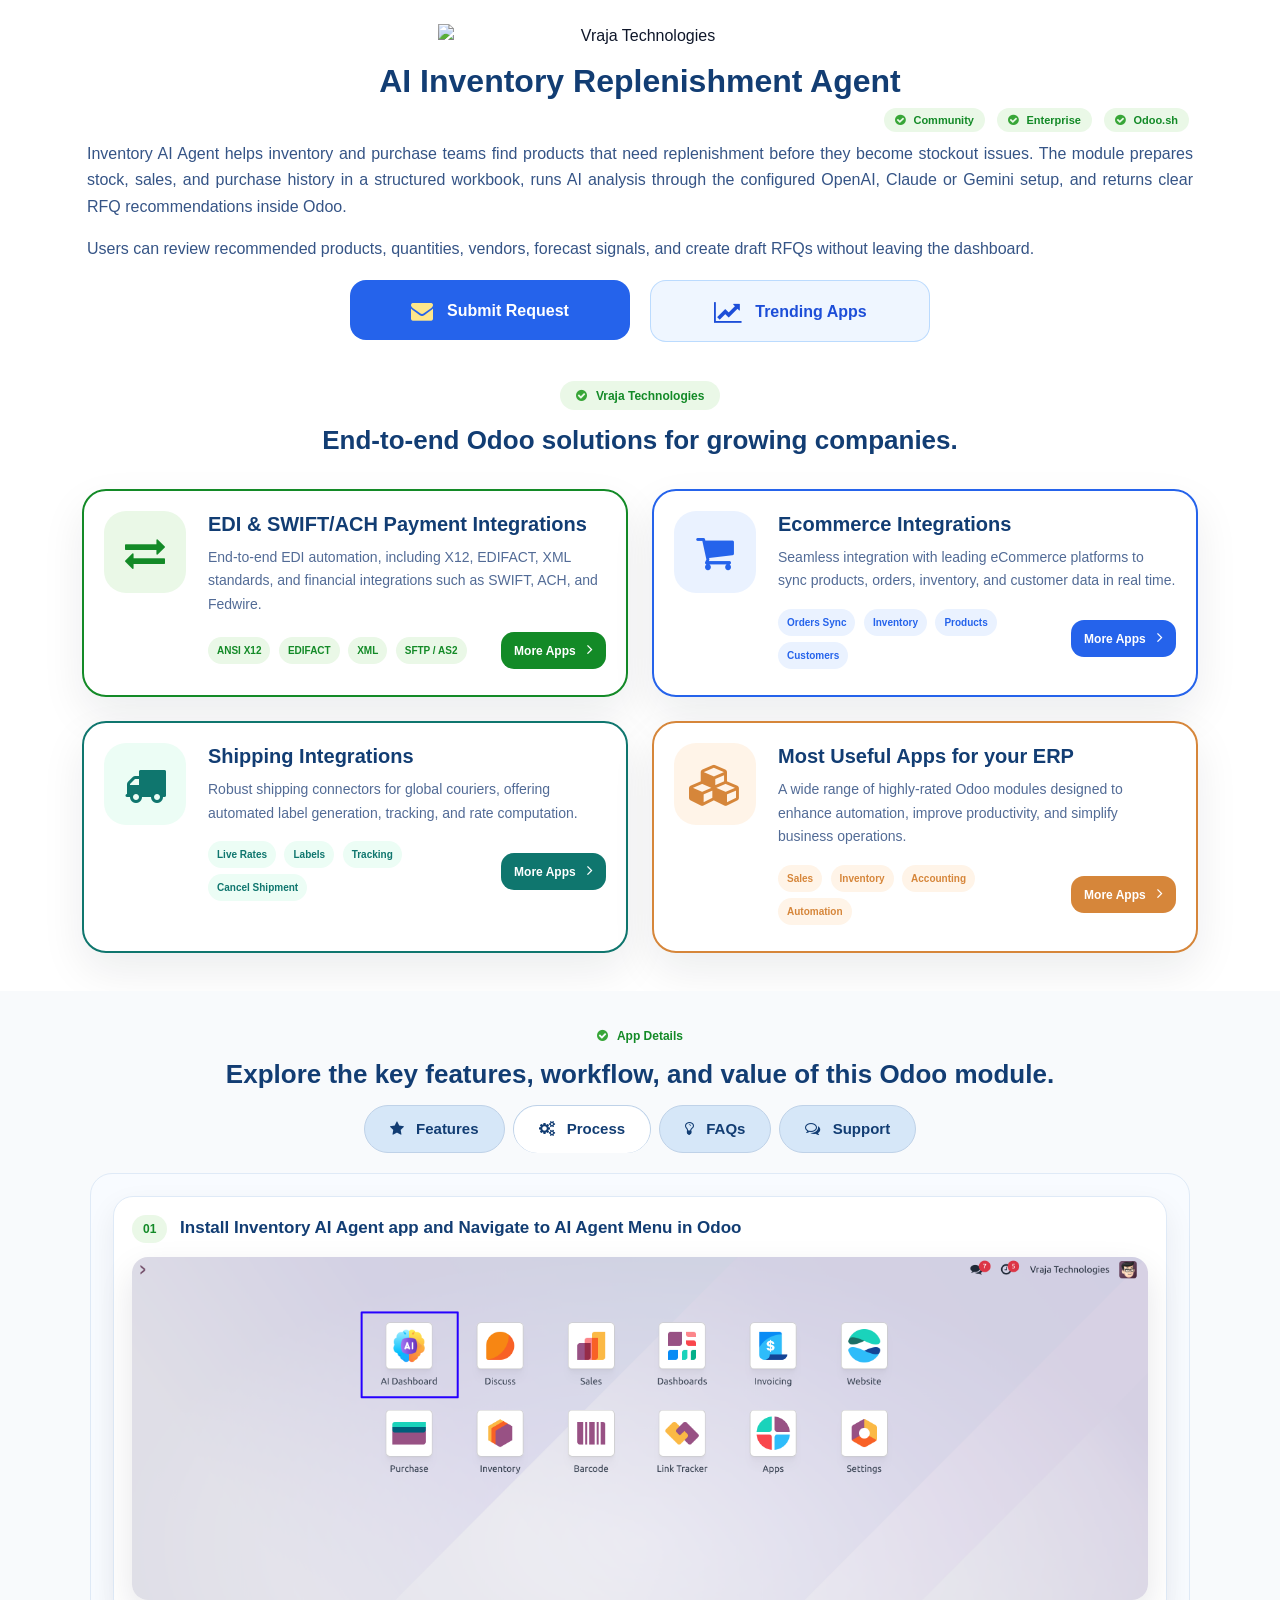
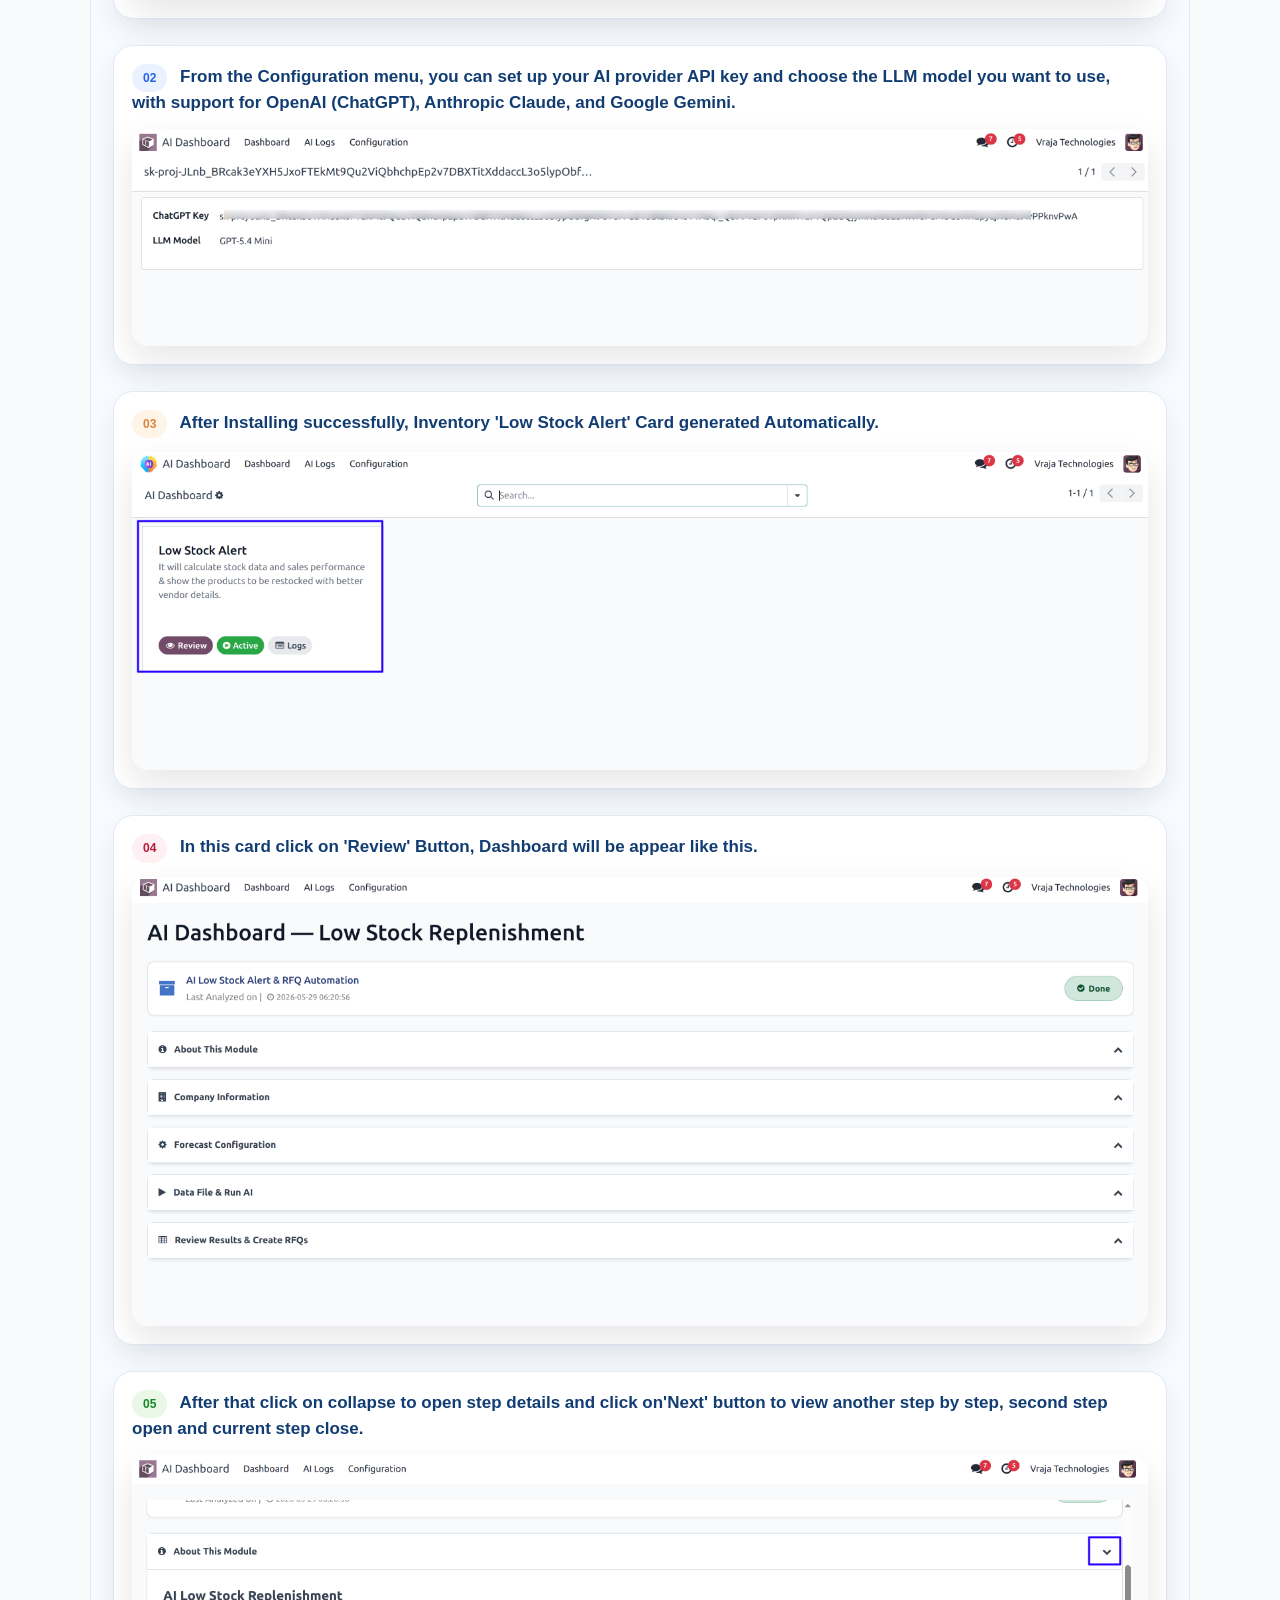
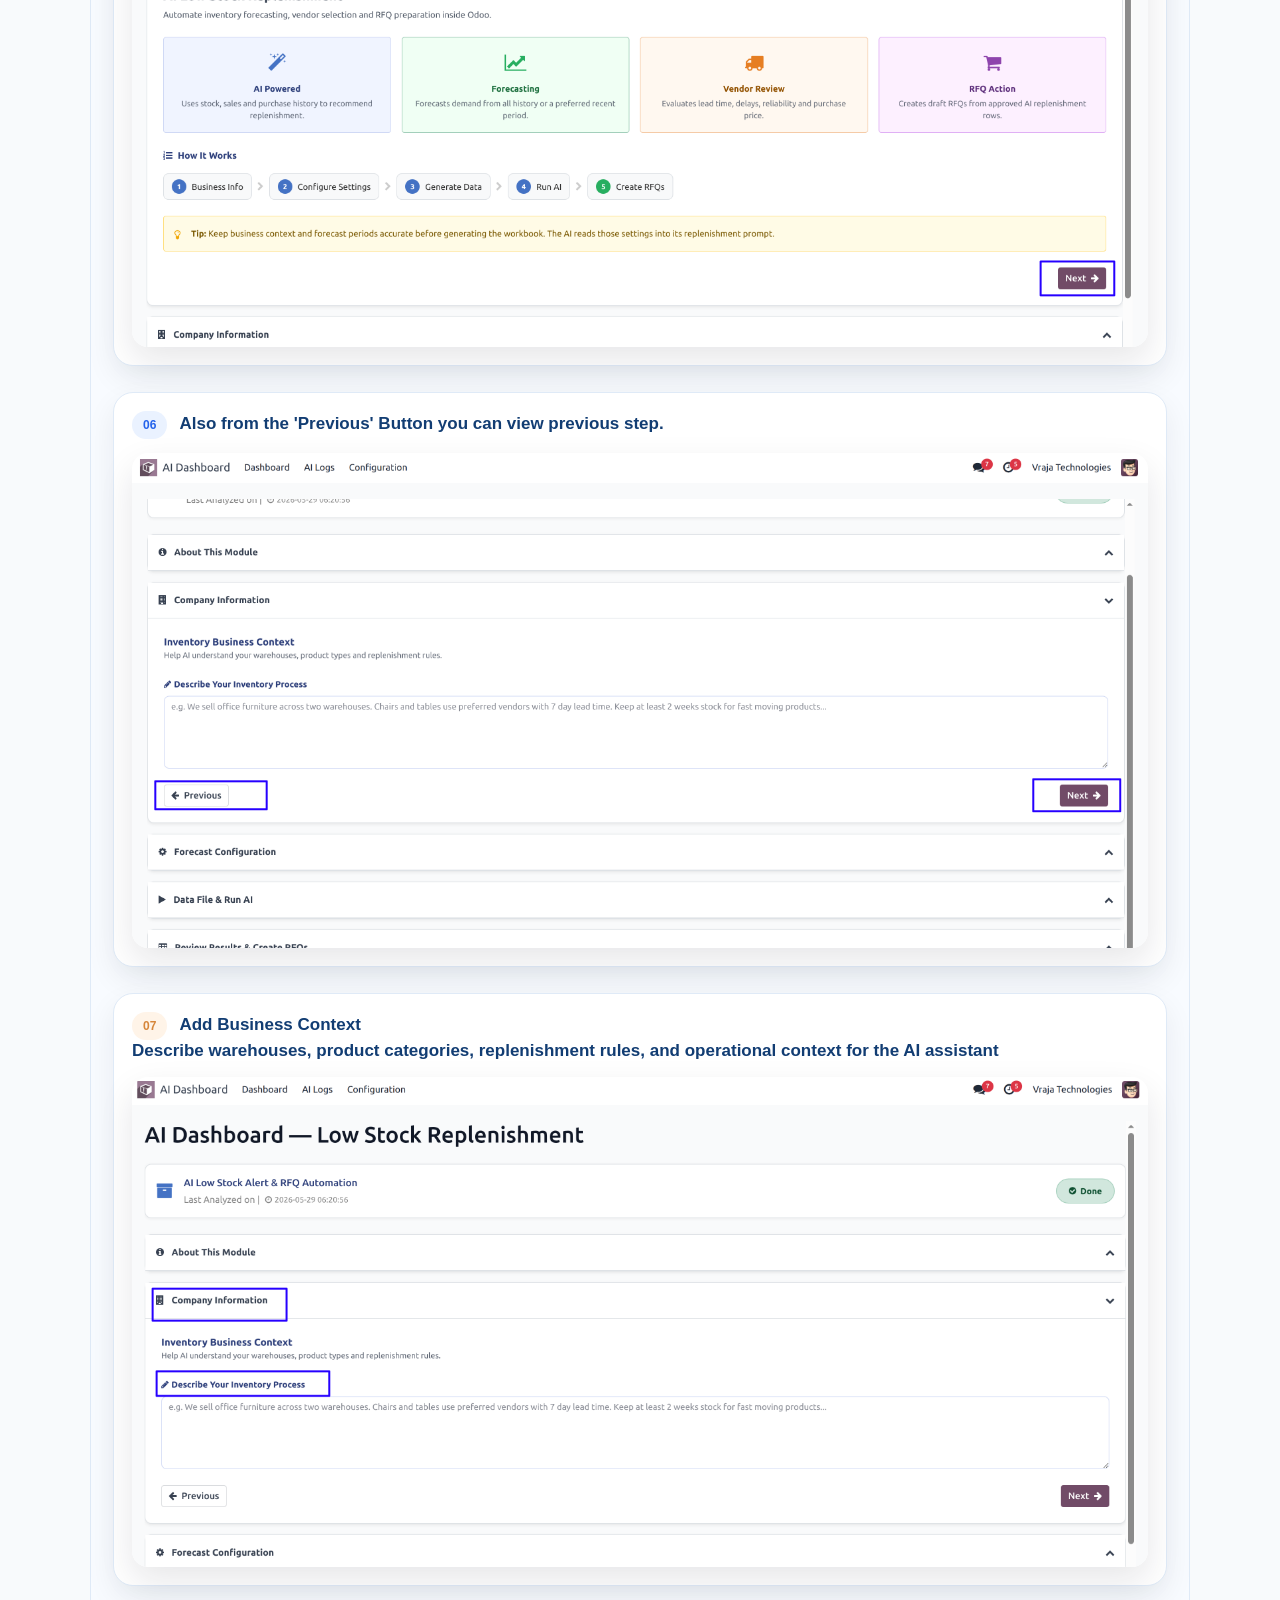
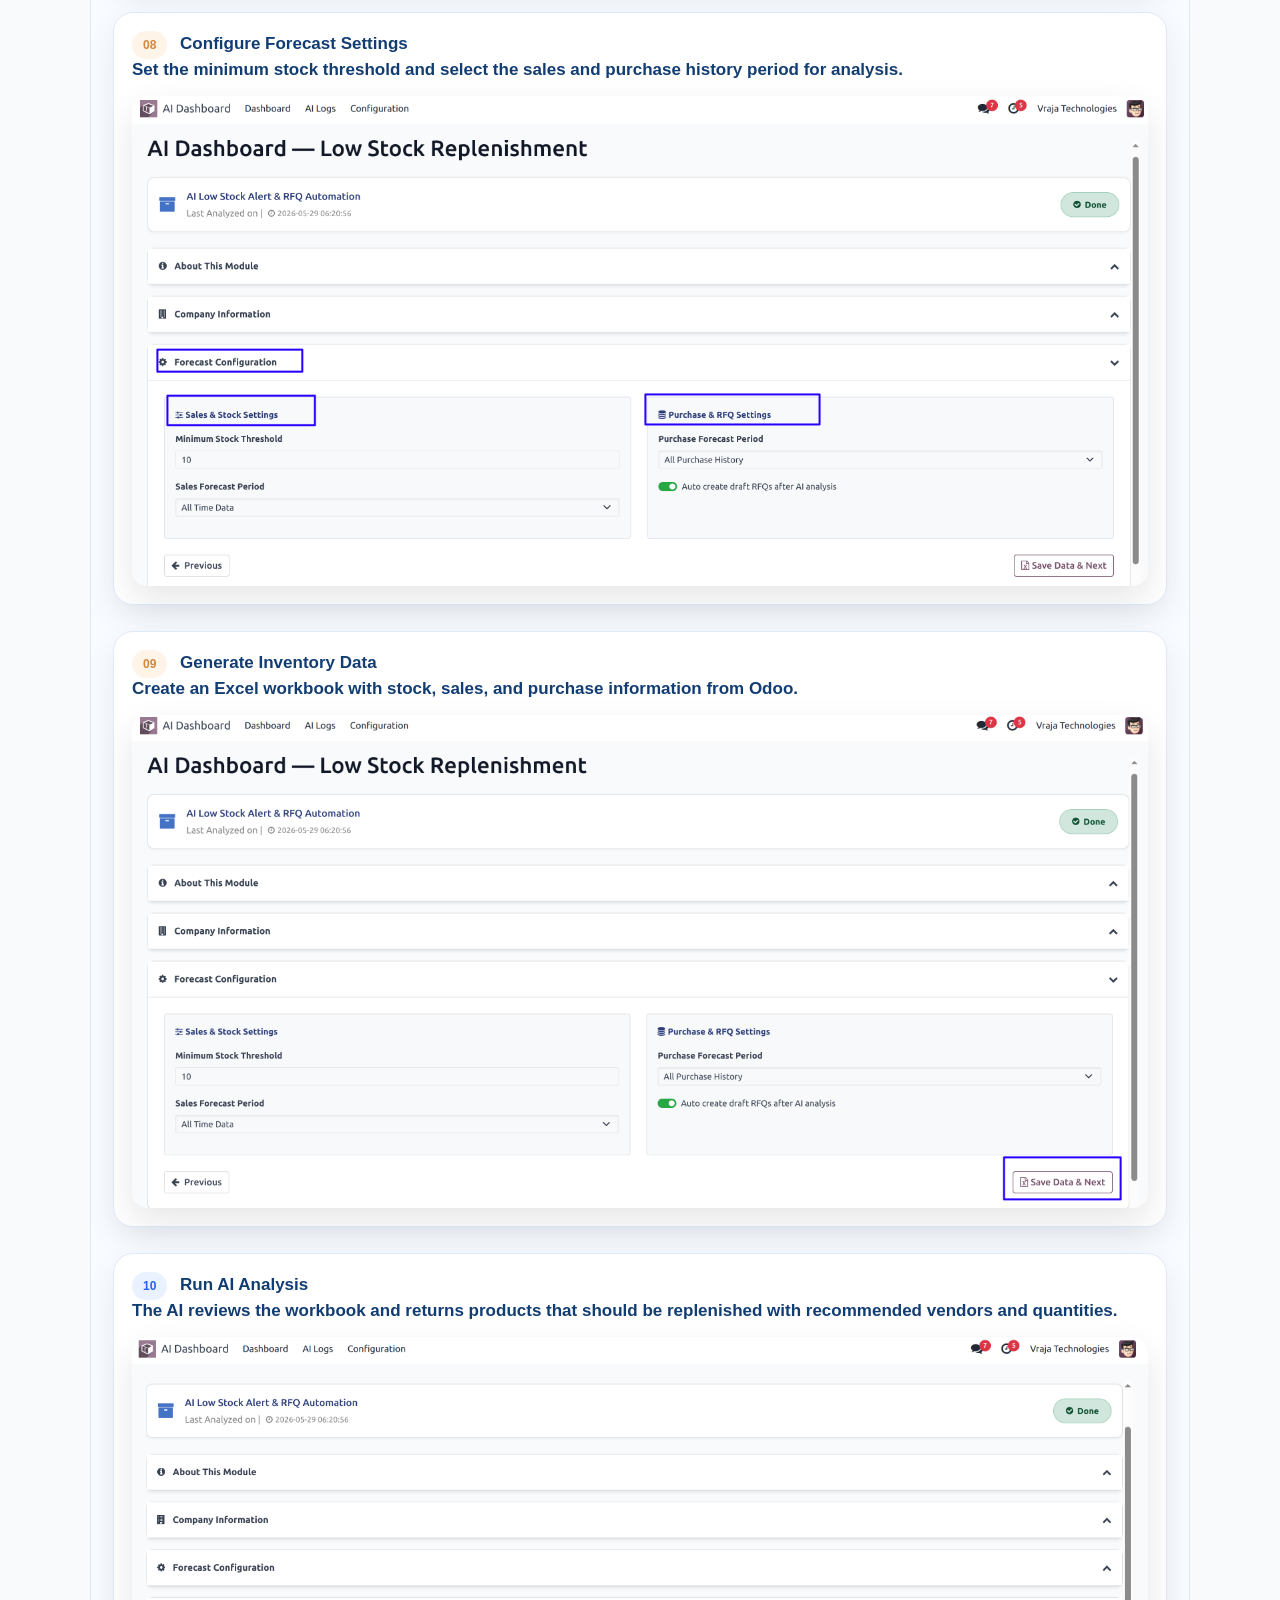
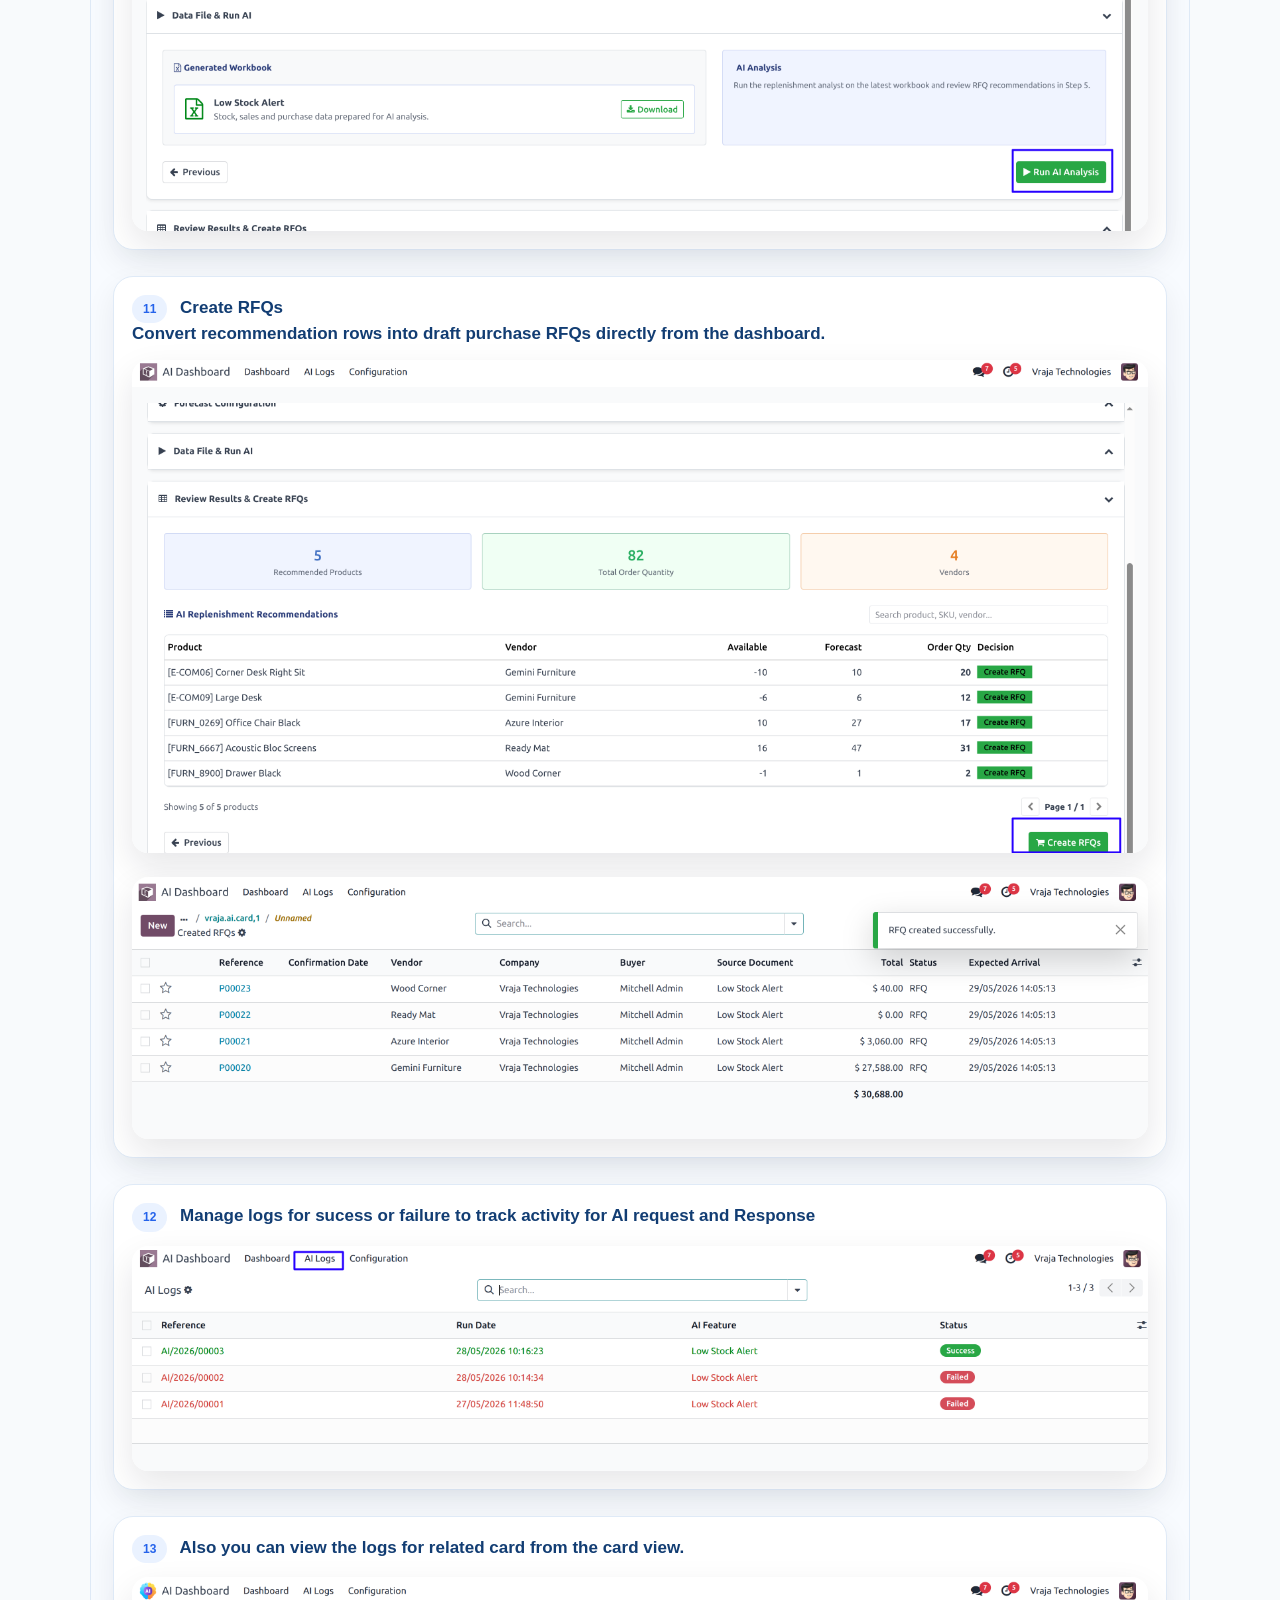
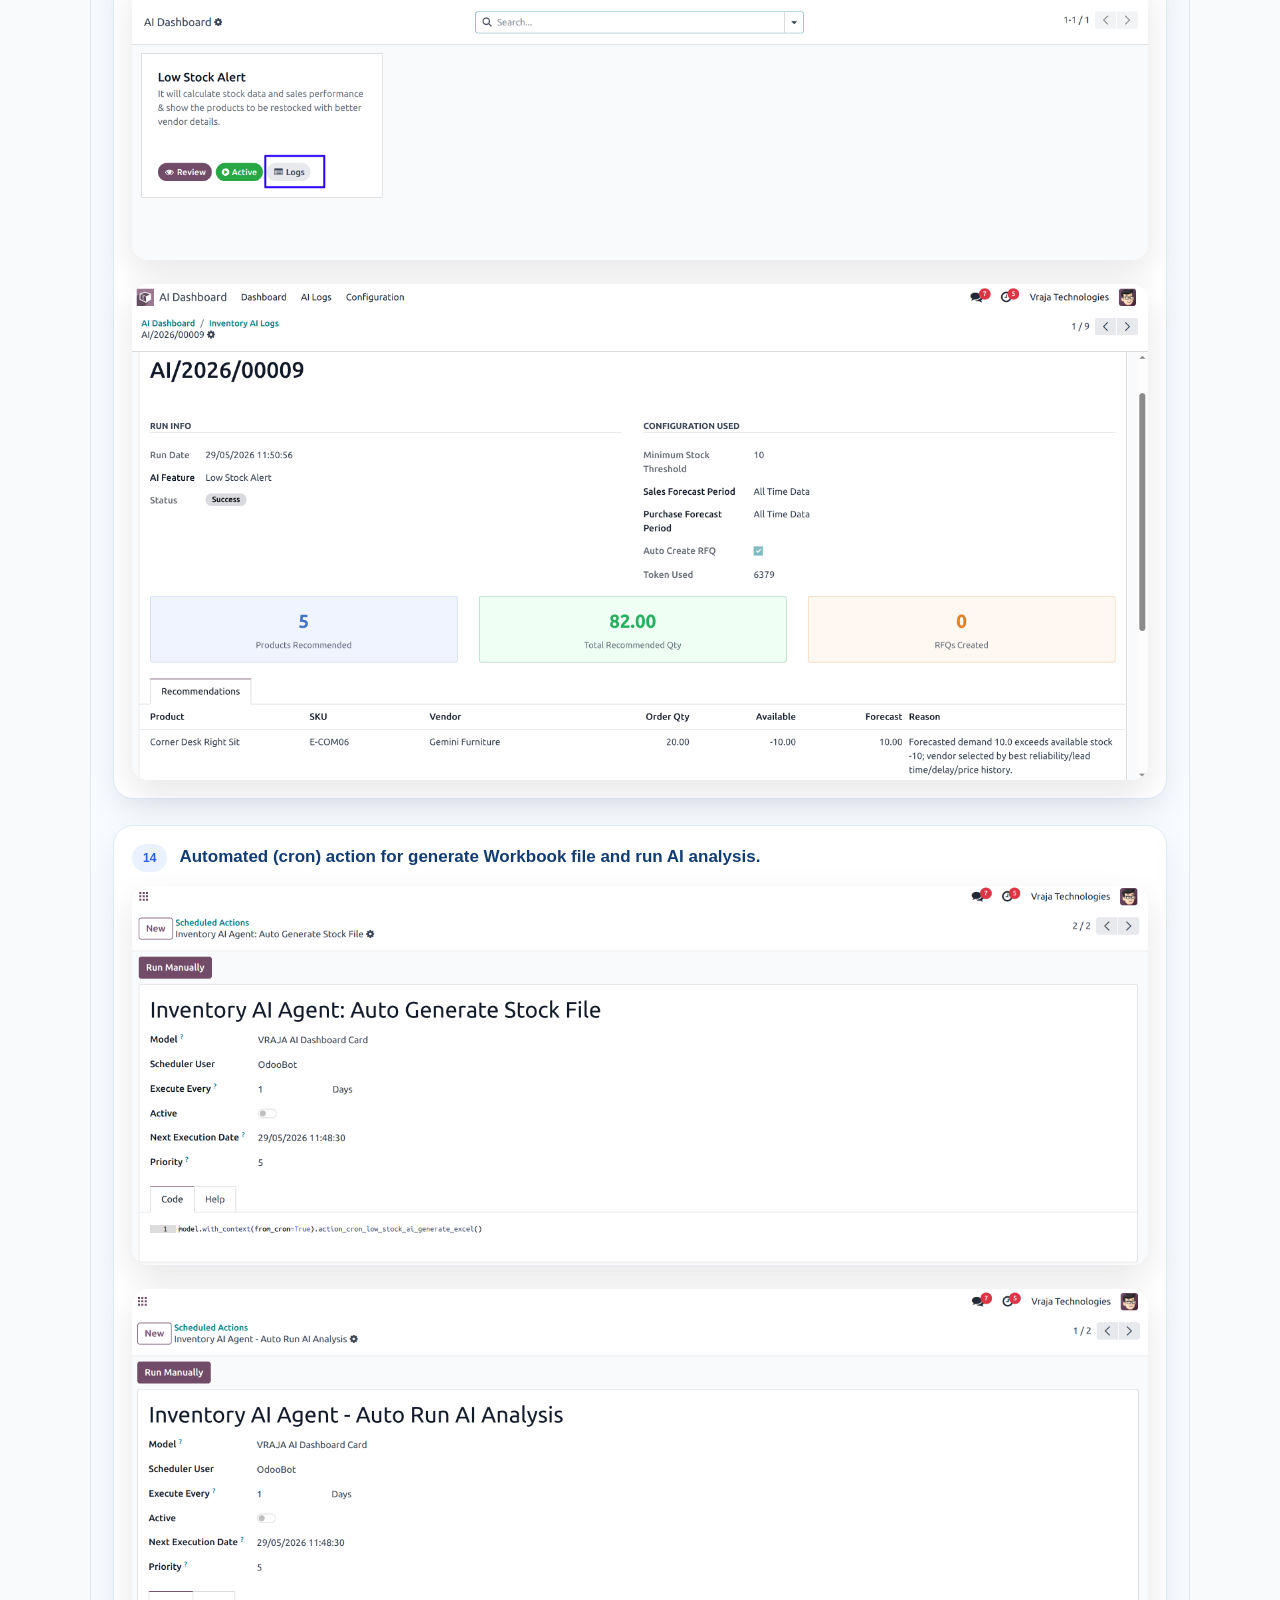
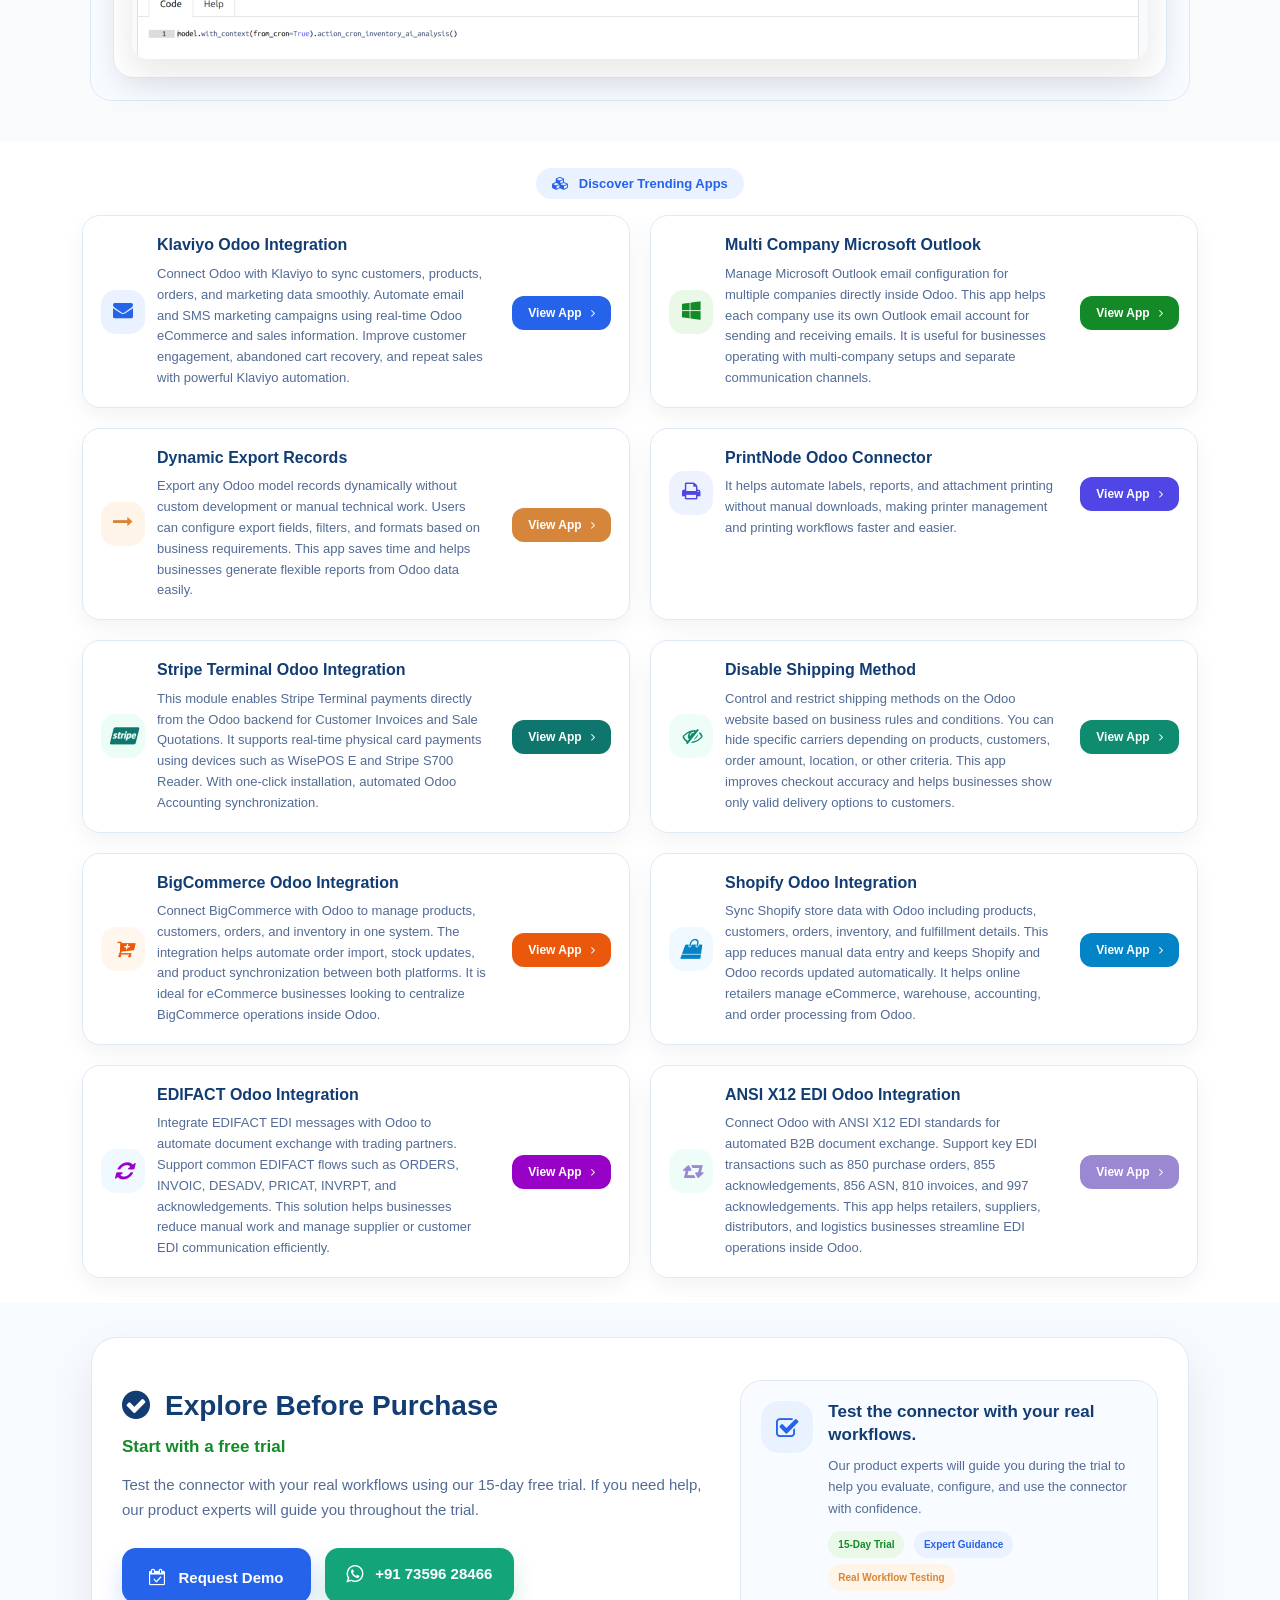
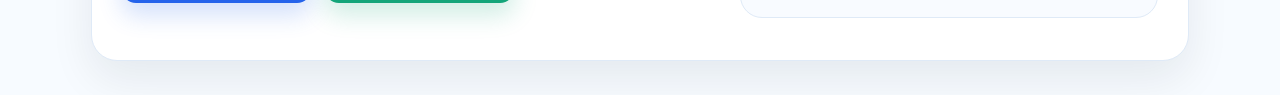
==== commit 70bf3561: "[ADD] Add Latest changes and new module of the tai powerd tmpl generator" ====
--- a/AI - Inventory Agent/18/inventory_ai_agent_vts/static/description/index.html
+++ b/AI - Inventory Agent/18/inventory_ai_agent_vts/static/description/index.html
@@ -55,7 +55,7 @@
                     <div style="width:100%; box-sizing:border-box; margin:0 auto 10px auto;">
                         <p
                             style="color:#355486; font-size:16px; line-height:1.65; margin:0; box-sizing:border-box; text-align:justify; width:100%;">
-                            Inventory AI Agent helps inventory and purchase teams find products that need replenishment before they become stockout issues. The module prepares stock, sales, and purchase history in a structured workbook, runs AI analysis through the configured Vraja AI/OpenAI setup, and returns clear RFQ recommendations inside Odoo.
+                            Inventory AI Agent helps inventory and purchase teams find products that need replenishment before they become stockout issues. The module prepares stock, sales, and purchase history in a structured workbook, runs AI analysis through the configured OpenAI, Claude or Gemini setup, and returns clear RFQ recommendations inside Odoo.
                         </p>
                         <p style="color:#355486; font-size:16px; line-height:1.65; margin:0; box-sizing:border-box; text-align:justify; width:100%; "
                             class="mt-3">
@@ -692,8 +692,7 @@
                                     style="color:#123d73; font-size:clamp(13px, 3.4vw, 17px); line-height:1.35; font-weight:900; margin:0 0 14px; box-sizing:border-box;">
                                     <span
                                         style="background-color:#eaf2ff; color:#2563eb; border-radius:999px; display:inline-block; font-size:12px; font-weight:900; padding:6px 11px; margin-right:8px; box-sizing:border-box;">02</span>
-                                    Configure the your API-key and GPT-Model what you want to use from the 'Configuration' Menu.
-                                </p>
+                                    From the Configuration menu, you can set up your AI provider API key and choose the LLM model you want to use, with support for OpenAI (ChatGPT), Anthropic Claude, and Google Gemini.                                </p>
                                 <img src="12.png" class="img img-fluid"
                                     style="border-radius:16px; box-shadow:0 14px 34px rgba(15,23,42,0.10); margin:0; box-sizing:border-box;">
                             </div>
@@ -910,7 +909,7 @@
                                             </h4>
                                             <p
                                                 style="color:#526b96; font-size:13px; line-height:1.6; margin:0; box-sizing:border-box;">
-                                                The module supports multiple OpenAI models including GPT-4.1, GPT-4.1 Mini, GPT-5, GPT-5 Mini, GPT-5.4, and GPT-5.4 Mini. You can select the model that best fits your business needs from the Configuration page.
+                                                The module supports a wide range of the latest AI models from OpenAI, Anthropic Claude, and Google Gemini, allowing you to choose the model that best fits your business requirements.
                                             </p>
                                         </td>
                                     </tr>
@@ -1018,7 +1017,7 @@
                                             </h4>
                                             <p
                                                 style="color:#526b96; font-size:13px; line-height:1.6; margin:0; box-sizing:border-box;">
-                                                Every AI log record shows the Total Tokens Used for that particular run. You can refer to this figure to monitor your API consumption and plan your OpenAI usage accordingly.
+                                                Every AI log record shows the Total Tokens Used for that particular run. You can refer to this figure to monitor your API consumption and plan your provider usage accordingly.
                                             </p>
                                         </td>
                                     </tr>
